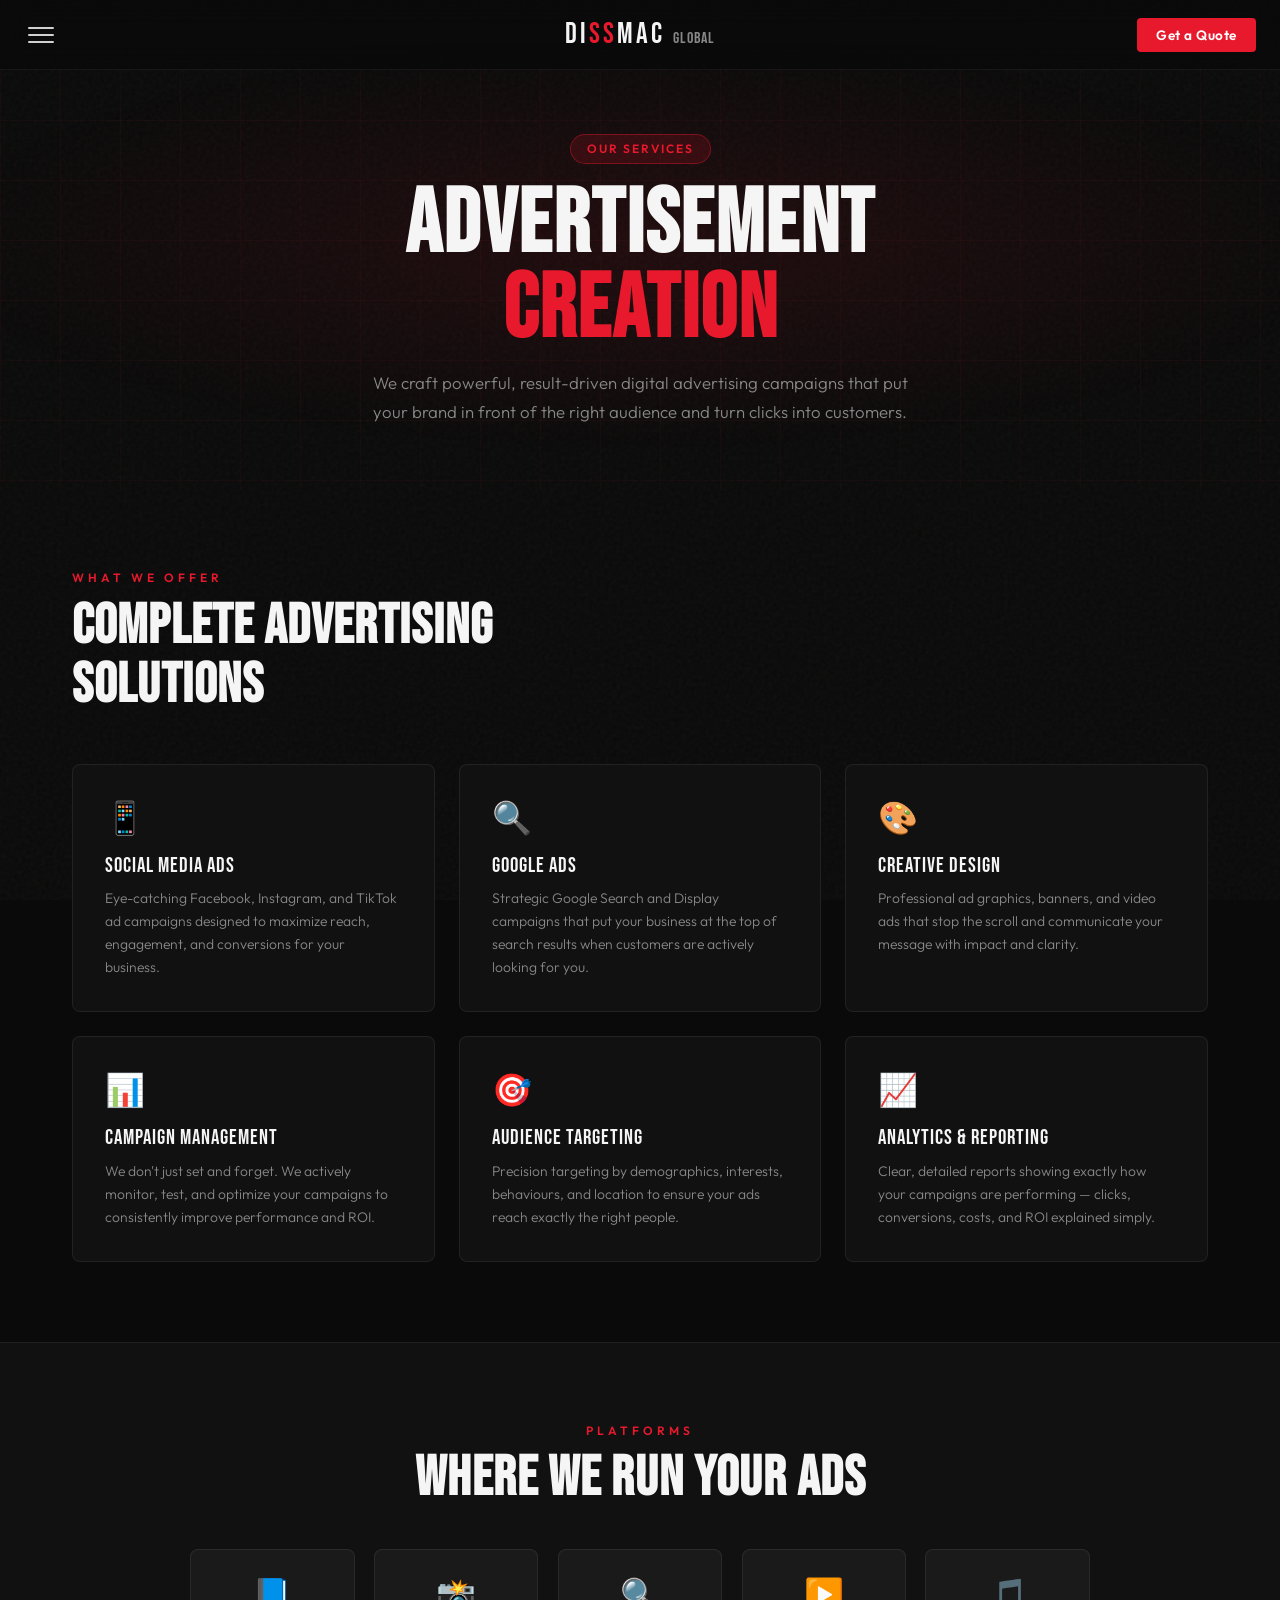
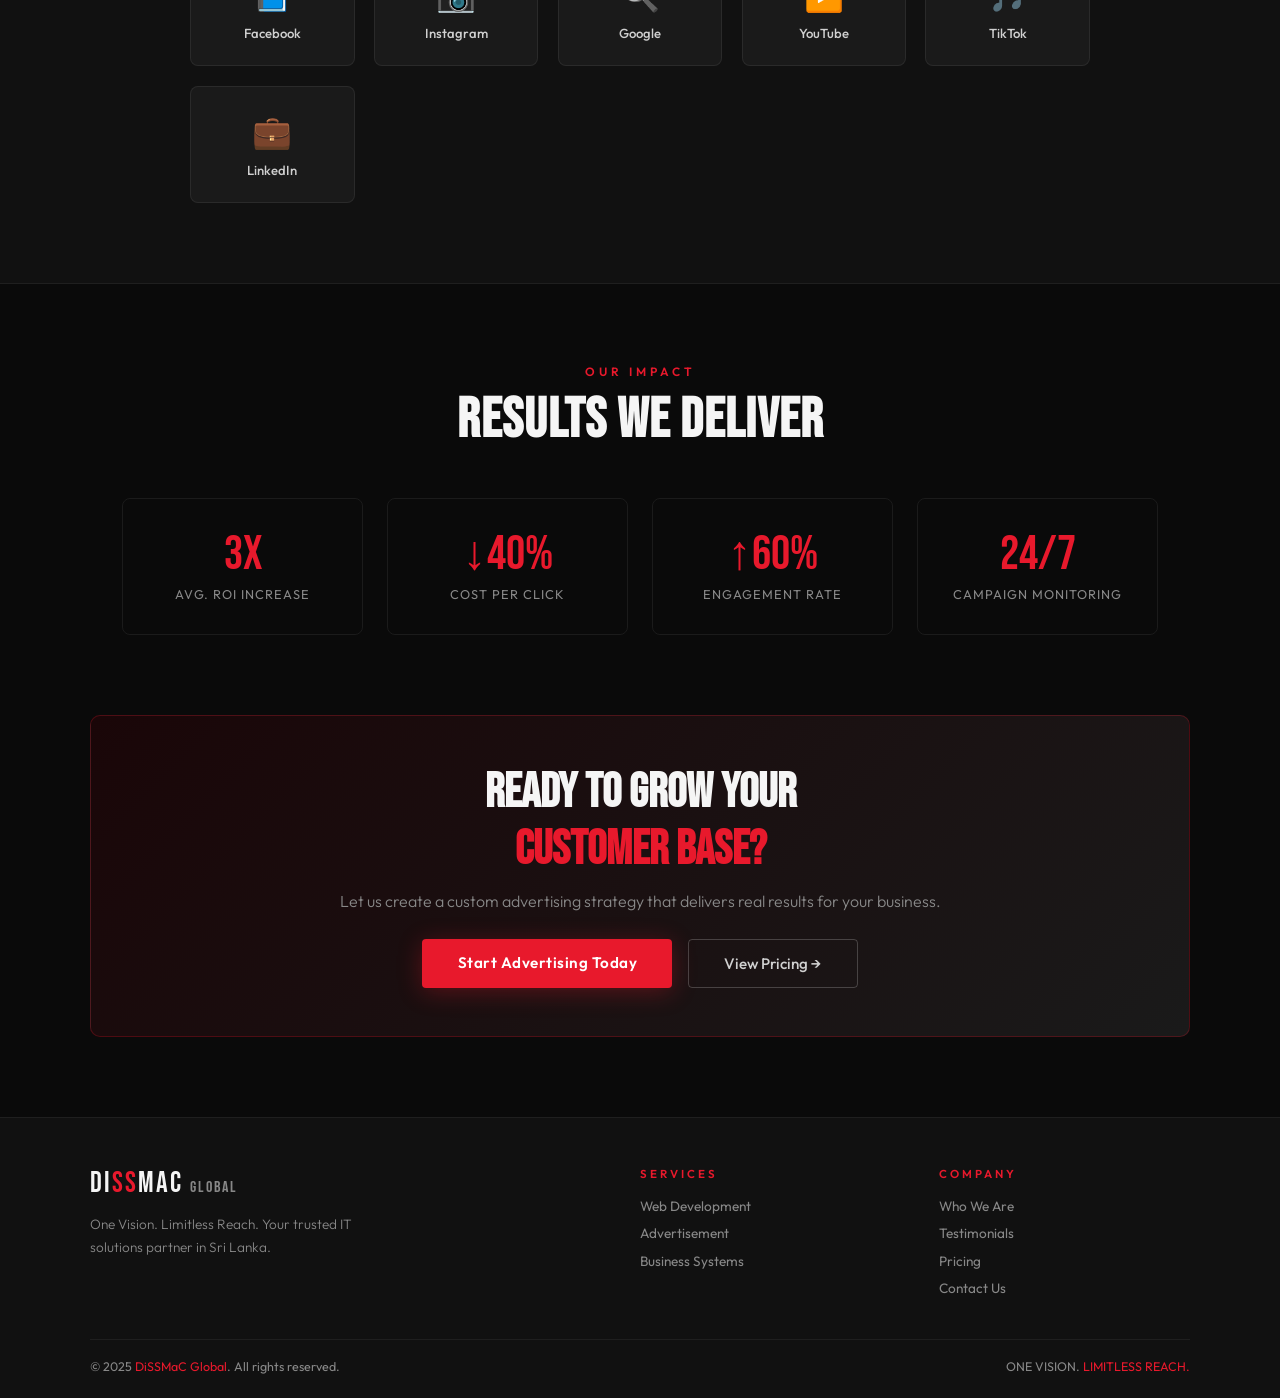
==== advertisement.html @ 24aee7b0 "Add files via upload" ====
<!DOCTYPE html>
<html lang="en">
<head>
<meta charset="UTF-8"/><meta name="viewport" content="width=device-width,initial-scale=1.0"/>
<title>Advertisement Creation — DiSSMaC Global</title>
<link rel="stylesheet" href="shared.css"/>
<style>
.main-content{position:relative;z-index:1}
.ad-section{padding:5rem 2rem;max-width:1200px;margin:0 auto}
.features-grid{display:grid;grid-template-columns:repeat(auto-fit,minmax(280px,1fr));gap:1.5rem;margin-top:3rem}
.feature-card{background:var(--dark2);border:1px solid rgba(255,255,255,.07);border-radius:8px;padding:2rem;transition:transform .3s,border-color .3s,box-shadow .3s;position:relative;overflow:hidden}
.feature-card::before{content:'';position:absolute;top:0;left:0;right:0;height:2px;background:linear-gradient(90deg,var(--red),transparent);transform:scaleX(0);transform-origin:left;transition:transform .3s}
.feature-card:hover{transform:translateY(-6px);border-color:rgba(232,25,44,.3);box-shadow:0 12px 40px rgba(0,0,0,.4)}
.feature-card:hover::before{transform:scaleX(1)}
.feature-icon{font-size:2rem;margin-bottom:1rem}
.feature-title{font-family:var(--font-head);font-size:1.3rem;letter-spacing:1px;color:var(--white);margin-bottom:.6rem}
.feature-text{font-size:.87rem;color:var(--grey);line-height:1.65;font-weight:300}
.platforms-section{background:var(--dark2);border-top:1px solid rgba(255,255,255,.06);border-bottom:1px solid rgba(255,255,255,.06);padding:5rem 2rem;text-align:center}
.platforms-inner{max-width:900px;margin:0 auto}
.platform-grid{display:grid;grid-template-columns:repeat(auto-fit,minmax(140px,1fr));gap:1.2rem;margin-top:2.5rem}
.platform-card{background:var(--dark3);border:1px solid rgba(255,255,255,.07);border-radius:8px;padding:1.5rem 1rem;text-align:center;transition:border-color .3s,transform .3s}
.platform-card:hover{border-color:rgba(232,25,44,.3);transform:translateY(-4px)}
.platform-icon{font-size:2rem;margin-bottom:.7rem}
.platform-name{font-size:.82rem;color:var(--light);font-weight:500}
.results-section{padding:5rem 2rem;max-width:1100px;margin:0 auto}
.results-grid{display:grid;grid-template-columns:repeat(auto-fit,minmax(200px,1fr));gap:1.5rem;margin-top:3rem}
.result-card{text-align:center;padding:2rem;border:1px solid rgba(255,255,255,.07);border-radius:8px;transition:border-color .3s}
.result-card:hover{border-color:rgba(232,25,44,.3)}
.result-num{font-family:var(--font-head);font-size:3rem;color:var(--red);line-height:1}
.result-label{font-size:.8rem;color:var(--grey);letter-spacing:1px;text-transform:uppercase;margin-top:.4rem}
.cta-strip{margin:0 2rem 5rem;max-width:1100px;margin-left:auto;margin-right:auto;background:linear-gradient(135deg,#1a0608,#1a1a1a);border:1px solid rgba(232,25,44,.25);border-radius:10px;padding:3rem 2rem;text-align:center}
.cta-strip h2{font-family:var(--font-head);font-size:clamp(1.8rem,4vw,3rem);color:var(--white);margin-bottom:.8rem}
.cta-strip p{color:var(--grey);margin-bottom:1.8rem;font-weight:300}
.btn-row{display:flex;gap:1rem;justify-content:center;flex-wrap:wrap}
</style>
</head>
<body>
<div id="sidebar-overlay" onclick="closeSidebar()"></div>
<nav id="sidebar">
  <div class="sidebar-header"><div class="sidebar-logo">Di<span>SS</span>MaC</div><button id="close-btn" onclick="closeSidebar()">✕</button></div>
  <ul class="nav-list">
    <li><a href="index.html" class="nav-link"><span>🏠 Home</span></a></li>
    <li><a href="who-we-are.html" class="nav-link"><span>👥 Who We Are</span></a></li>
    <div class="nav-divider"></div>
    <li>
      <div class="nav-link active-parent" onclick="toggleServices(this)"><span>⚙️ Services</span><span class="arrow">›</span></div>
      <ul class="sub-menu open" id="services-sub">
        <li><a href="web-development.html">🌐 Website Design & Development</a></li>
        <li><a href="advertisement.html" style="color:var(--red)">📢 Advertisement Creation</a></li>
        <li><a href="business-systems.html">🖥️ Business System Creation</a></li>
      </ul>
    </li>
    <div class="nav-divider"></div>
    <li><a href="testimonials.html" class="nav-link"><span>⭐ Testimonials</span></a></li>
    <li><a href="pricing.html" class="nav-link"><span>💰 Pricing</span></a></li>
    <li><a href="contact.html" class="nav-link"><span>📩 Contact Us</span></a></li>
  </ul>
  <div class="sidebar-foot"><p>One Vision. Limitless Reach.</p></div>
</nav>
<header id="topbar">
  <button id="hamburger" onclick="toggleSidebar()"><span></span><span></span><span></span></button>
  <a href="index.html" class="topbar-logo">Di<span class="r">SS</span>MaC <span class="g">GLOBAL</span></a>
  <a href="contact.html" class="topbar-cta">Get a Quote</a>
</header>

<div class="main-content">
  <section class="page-hero">
    <div class="page-hero-inner">
      <div class="page-label">Our Services</div>
      <h1 class="page-title">ADVERTISEMENT<br><span class="r">CREATION</span></h1>
      <p class="page-subtitle">We craft powerful, result-driven digital advertising campaigns that put your brand in front of the right audience and turn clicks into customers.</p>
    </div>
  </section>

  <section class="ad-section">
    <p class="section-label">What We Offer</p>
    <h2 class="section-title">Complete Advertising<br>Solutions</h2>
    <div class="features-grid">
      <div class="feature-card"><div class="feature-icon">📱</div><div class="feature-title">Social Media Ads</div><p class="feature-text">Eye-catching Facebook, Instagram, and TikTok ad campaigns designed to maximize reach, engagement, and conversions for your business.</p></div>
      <div class="feature-card"><div class="feature-icon">🔍</div><div class="feature-title">Google Ads</div><p class="feature-text">Strategic Google Search and Display campaigns that put your business at the top of search results when customers are actively looking for you.</p></div>
      <div class="feature-card"><div class="feature-icon">🎨</div><div class="feature-title">Creative Design</div><p class="feature-text">Professional ad graphics, banners, and video ads that stop the scroll and communicate your message with impact and clarity.</p></div>
      <div class="feature-card"><div class="feature-icon">📊</div><div class="feature-title">Campaign Management</div><p class="feature-text">We don't just set and forget. We actively monitor, test, and optimize your campaigns to consistently improve performance and ROI.</p></div>
      <div class="feature-card"><div class="feature-icon">🎯</div><div class="feature-title">Audience Targeting</div><p class="feature-text">Precision targeting by demographics, interests, behaviours, and location to ensure your ads reach exactly the right people.</p></div>
      <div class="feature-card"><div class="feature-icon">📈</div><div class="feature-title">Analytics & Reporting</div><p class="feature-text">Clear, detailed reports showing exactly how your campaigns are performing — clicks, conversions, costs, and ROI explained simply.</p></div>
    </div>
  </section>

  <section class="platforms-section">
    <div class="platforms-inner">
      <p class="section-label">Platforms</p>
      <h2 class="section-title">Where We Run Your Ads</h2>
      <div class="platform-grid">
        <div class="platform-card"><div class="platform-icon">📘</div><div class="platform-name">Facebook</div></div>
        <div class="platform-card"><div class="platform-icon">📸</div><div class="platform-name">Instagram</div></div>
        <div class="platform-card"><div class="platform-icon">🔍</div><div class="platform-name">Google</div></div>
        <div class="platform-card"><div class="platform-icon">▶️</div><div class="platform-name">YouTube</div></div>
        <div class="platform-card"><div class="platform-icon">🎵</div><div class="platform-name">TikTok</div></div>
        <div class="platform-card"><div class="platform-icon">💼</div><div class="platform-name">LinkedIn</div></div>
      </div>
    </div>
  </section>

  <section class="results-section">
    <p class="section-label" style="text-align:center">Our Impact</p>
    <h2 class="section-title" style="text-align:center">Results We Deliver</h2>
    <div class="results-grid">
      <div class="result-card"><div class="result-num">3x</div><div class="result-label">Avg. ROI Increase</div></div>
      <div class="result-card"><div class="result-num">↓40%</div><div class="result-label">Cost Per Click</div></div>
      <div class="result-card"><div class="result-num">↑60%</div><div class="result-label">Engagement Rate</div></div>
      <div class="result-card"><div class="result-num">24/7</div><div class="result-label">Campaign Monitoring</div></div>
    </div>
  </section>

  <div class="cta-strip">
    <h2>Ready to Grow Your<br><span style="color:var(--red)">Customer Base?</span></h2>
    <p>Let us create a custom advertising strategy that delivers real results for your business.</p>
    <div class="btn-row">
      <a href="contact.html" class="btn-primary">Start Advertising Today</a>
      <a href="pricing.html" class="btn-outline">View Pricing →</a>
    </div>
  </div>
</div>

<footer>
  <div class="footer-inner">
    <div class="footer-brand"><div class="brand-name">Di<span class="r">SS</span>MaC <span class="g">Global</span></div><p>One Vision. Limitless Reach. Your trusted IT solutions partner in Sri Lanka.</p></div>
    <div class="footer-col"><h4>Services</h4><ul><li><a href="web-development.html">Web Development</a></li><li><a href="advertisement.html">Advertisement</a></li><li><a href="business-systems.html">Business Systems</a></li></ul></div>
    <div class="footer-col"><h4>Company</h4><ul><li><a href="who-we-are.html">Who We Are</a></li><li><a href="testimonials.html">Testimonials</a></li><li><a href="pricing.html">Pricing</a></li><li><a href="contact.html">Contact Us</a></li></ul></div>
  </div>
  <div class="footer-bottom"><p>© 2025 <span class="r">DiSSMaC Global</span>. All rights reserved.</p><p>ONE VISION. <span class="r">LIMITLESS REACH.</span></p></div>
</footer>
<script>
function toggleSidebar(){document.getElementById('sidebar').classList.toggle('open');document.getElementById('sidebar-overlay').classList.toggle('active');document.getElementById('hamburger').classList.toggle('open')}
function closeSidebar(){document.getElementById('sidebar').classList.remove('open');document.getElementById('sidebar-overlay').classList.remove('active');document.getElementById('hamburger').classList.remove('open')}
function toggleServices(el){document.getElementById('services-sub').classList.toggle('open');el.classList.toggle('active-parent')}
window.addEventListener('scroll',()=>document.getElementById('topbar').classList.toggle('scrolled',window.scrollY>40));
</script>
</body>
</html>
---- shared.css ----
/* ═══════════════════════════════════════
   DiSSMaC Global — Shared Stylesheet
   ═══════════════════════════════════════ */
@import url('https://fonts.googleapis.com/css2?family=Bebas+Neue&family=Outfit:wght@300;400;500;600;700&display=swap');

:root {
  --red:#e8192c; --red-dim:#a01020; --red-glow:rgba(232,25,44,.18);
  --dark:#0a0a0a; --dark2:#111111; --dark3:#1a1a1a; --dark4:#222222;
  --grey:#888888; --light:#d0d0d0; --white:#f5f5f5;
  --sidebar-w:300px; --topbar-h:70px;
  --font-head:'Bebas Neue',sans-serif; --font-body:'Outfit',sans-serif;
}
*,*::before,*::after{margin:0;padding:0;box-sizing:border-box}
html{scroll-behavior:smooth}
body{background:var(--dark);color:var(--light);font-family:var(--font-body);overflow-x:hidden;min-height:100vh}
a{text-decoration:none;color:inherit}
img{max-width:100%;display:block}

body::before{content:'';position:fixed;inset:0;background-image:url("data:image/svg+xml,%3Csvg viewBox='0 0 256 256' xmlns='http://www.w3.org/2000/svg'%3E%3Cfilter id='n'%3E%3CfeTurbulence type='fractalNoise' baseFrequency='0.9' numOctaves='4' stitchTiles='stitch'/%3E%3C/filter%3E%3Crect width='100%25' height='100%25' filter='url(%23n)' opacity='0.04'/%3E%3C/svg%3E");pointer-events:none;z-index:0}

/* SIDEBAR OVERLAY */
#sidebar-overlay{position:fixed;inset:0;background:rgba(0,0,0,.65);backdrop-filter:blur(4px);opacity:0;pointer-events:none;transition:opacity .35s;z-index:900}
#sidebar-overlay.active{opacity:1;pointer-events:all}

/* SIDEBAR */
#sidebar{position:fixed;top:0;left:0;width:var(--sidebar-w);height:100vh;background:var(--dark2);border-right:1px solid rgba(232,25,44,.2);z-index:1000;transform:translateX(-100%);transition:transform .4s cubic-bezier(.77,0,.18,1);display:flex;flex-direction:column;overflow-y:auto}
#sidebar.open{transform:translateX(0)}
.sidebar-header{padding:1.4rem 1.5rem;border-bottom:1px solid rgba(255,255,255,.07);display:flex;align-items:center;justify-content:space-between;flex-shrink:0}
.sidebar-logo{font-family:var(--font-head);font-size:1.6rem;letter-spacing:2px;color:var(--white)}
.sidebar-logo span{color:var(--red)}
#close-btn{background:none;border:none;cursor:pointer;color:var(--grey);font-size:1.4rem;transition:color .2s;line-height:1}
#close-btn:hover{color:var(--red)}
.nav-list{list-style:none;padding:1rem 0;flex:1}
.nav-link{display:flex;align-items:center;justify-content:space-between;padding:.85rem 1.5rem;font-size:.95rem;font-weight:500;letter-spacing:.5px;color:var(--light);transition:background .2s,color .2s,padding-left .2s;cursor:pointer;user-select:none}
.nav-link:hover,.nav-link.active{background:rgba(232,25,44,.08);color:var(--red);padding-left:2rem}
.nav-link .arrow{font-size:.7rem;transition:transform .3s;color:var(--grey)}
.nav-link.active-parent .arrow{transform:rotate(90deg);color:var(--red)}
.sub-menu{list-style:none;max-height:0;overflow:hidden;transition:max-height .35s;background:rgba(0,0,0,.25)}
.sub-menu.open{max-height:220px}
.sub-menu li a{display:block;padding:.65rem 1.5rem .65rem 2.5rem;font-size:.875rem;color:var(--grey);transition:color .2s,padding-left .2s;position:relative}
.sub-menu li a::before{content:'›';position:absolute;left:1.5rem;color:var(--red-dim)}
.sub-menu li a:hover{color:var(--red);padding-left:3rem}
.nav-divider{height:1px;background:rgba(255,255,255,.06);margin:.5rem 1.5rem}
.sidebar-foot{padding:1.2rem 1.5rem;border-top:1px solid rgba(255,255,255,.07);flex-shrink:0}
.sidebar-foot p{font-size:.72rem;color:var(--grey);letter-spacing:1px;text-transform:uppercase;margin-bottom:.4rem}

/* TOPBAR */
#topbar{position:fixed;top:0;left:0;right:0;height:var(--topbar-h);background:rgba(10,10,10,.92);backdrop-filter:blur(14px);border-bottom:1px solid rgba(255,255,255,.06);display:flex;align-items:center;justify-content:space-between;padding:0 1.5rem;z-index:800;transition:box-shadow .3s}
#topbar.scrolled{box-shadow:0 4px 30px rgba(0,0,0,.6)}
#hamburger{background:none;border:none;cursor:pointer;display:flex;flex-direction:column;gap:5px;padding:4px}
#hamburger span{display:block;width:26px;height:2px;background:var(--light);border-radius:2px;transition:transform .3s,opacity .3s,background .3s}
#hamburger:hover span{background:var(--red)}
#hamburger.open span:nth-child(1){transform:translateY(7px) rotate(45deg)}
#hamburger.open span:nth-child(2){opacity:0}
#hamburger.open span:nth-child(3){transform:translateY(-7px) rotate(-45deg)}
.topbar-logo{position:absolute;left:50%;transform:translateX(-50%);font-family:var(--font-head);font-size:1.8rem;letter-spacing:3px;color:var(--white);white-space:nowrap}
.topbar-logo .r{color:var(--red)}
.topbar-logo .g{color:var(--grey);font-size:1rem;letter-spacing:1px}
.topbar-cta{background:var(--red);color:#fff;padding:.5rem 1.2rem;border-radius:4px;font-size:.85rem;font-weight:600;letter-spacing:.5px;transition:background .2s,transform .2s;white-space:nowrap}
.topbar-cta:hover{background:#c0101f;transform:scale(1.04)}

/* PAGE HERO */
.page-hero{padding:calc(var(--topbar-h) + 4rem) 2rem 4rem;text-align:center;position:relative;overflow:hidden}
.page-hero::before{content:'';position:absolute;inset:0;background-image:linear-gradient(rgba(232,25,44,.05) 1px,transparent 1px),linear-gradient(90deg,rgba(232,25,44,.05) 1px,transparent 1px);background-size:60px 60px;animation:gridMove 20s linear infinite}
.page-hero::after{content:'';position:absolute;inset:0;background:radial-gradient(ellipse 80% 60% at 50% 50%,rgba(232,25,44,.1) 0%,transparent 70%);pointer-events:none}
@keyframes gridMove{0%{background-position:0 0}100%{background-position:60px 60px}}
.page-hero-inner{position:relative;z-index:2}
.page-label{display:inline-block;background:rgba(232,25,44,.15);border:1px solid rgba(232,25,44,.4);color:var(--red);font-size:.75rem;font-weight:600;letter-spacing:2px;text-transform:uppercase;padding:.4rem 1rem;border-radius:20px;margin-bottom:1.2rem;animation:fadeUp .7s .1s both}
.page-title{font-family:var(--font-head);font-size:clamp(3rem,7vw,6rem);letter-spacing:2px;color:var(--white);line-height:.95;animation:fadeUp .7s .2s both}
.page-title .r{color:var(--red)}
.page-subtitle{margin-top:1rem;font-size:1.05rem;color:var(--grey);font-weight:300;max-width:560px;margin-left:auto;margin-right:auto;line-height:1.7;animation:fadeUp .7s .35s both}

/* SECTION HELPERS */
.section-label{font-size:.75rem;letter-spacing:4px;text-transform:uppercase;color:var(--red);font-weight:600;margin-bottom:.8rem}
.section-title{font-family:var(--font-head);font-size:clamp(2rem,5vw,3.5rem);color:var(--white);letter-spacing:1px;line-height:1.05}
.section-desc{color:var(--grey);line-height:1.7;font-weight:300;margin-top:.6rem}

/* BUTTONS */
.btn-primary{display:inline-block;background:var(--red);color:#fff;padding:.85rem 2.2rem;border-radius:4px;font-weight:600;font-size:.95rem;letter-spacing:.5px;border:none;cursor:pointer;font-family:var(--font-body);transition:background .2s,transform .2s,box-shadow .2s;box-shadow:0 4px 24px rgba(232,25,44,.3)}
.btn-primary:hover{background:#c0101f;transform:translateY(-3px);box-shadow:0 8px 32px rgba(232,25,44,.45)}
.btn-outline{display:inline-block;border:1px solid rgba(255,255,255,.2);color:var(--light);padding:.85rem 2.2rem;border-radius:4px;font-weight:500;font-size:.95rem;background:none;cursor:pointer;font-family:var(--font-body);transition:border-color .2s,color .2s,transform .2s}
.btn-outline:hover{border-color:var(--red);color:var(--red);transform:translateY(-3px)}

/* FOOTER */
footer{background:var(--dark2);border-top:1px solid rgba(255,255,255,.06);padding:3rem 2rem 1.5rem;position:relative;z-index:1}
.footer-inner{max-width:1100px;margin:0 auto;display:grid;grid-template-columns:2fr 1fr 1fr;gap:3rem}
.footer-brand .brand-name{font-family:var(--font-head);font-size:1.8rem;letter-spacing:2px;color:var(--white)}
.footer-brand .brand-name .r{color:var(--red)}
.footer-brand .brand-name .g{color:var(--grey);font-size:1rem}
.footer-brand p{margin-top:.8rem;font-size:.85rem;color:var(--grey);line-height:1.65;font-weight:300;max-width:300px}
.footer-col h4{font-size:.72rem;letter-spacing:3px;text-transform:uppercase;color:var(--red);margin-bottom:1rem;font-weight:600}
.footer-col ul{list-style:none}
.footer-col ul li{margin-bottom:.6rem}
.footer-col ul li a{font-size:.85rem;color:var(--grey);transition:color .2s,padding-left .2s;display:block}
.footer-col ul li a:hover{color:var(--red);padding-left:6px}
.footer-bottom{max-width:1100px;margin:2rem auto 0;border-top:1px solid rgba(255,255,255,.06);padding-top:1.2rem;display:flex;justify-content:space-between;flex-wrap:wrap;gap:.8rem;font-size:.78rem;color:var(--grey)}
.footer-bottom .r{color:var(--red)}

/* ANIMATIONS */
@keyframes fadeUp{from{opacity:0;transform:translateY(24px)}to{opacity:1;transform:translateY(0)}}
@keyframes fadeIn{from{opacity:0}to{opacity:1}}

/* RESPONSIVE */
@media(max-width:768px){
  .footer-inner{grid-template-columns:1fr 1fr}
  .footer-brand{grid-column:1/-1}
  .topbar-logo{font-size:1.4rem}
}
@media(max-width:480px){
  .footer-inner{grid-template-columns:1fr}
  #topbar{padding:0 1rem}
  .topbar-cta{padding:.45rem .9rem;font-size:.78rem}
  .topbar-logo{font-size:1.2rem;letter-spacing:1px}
}
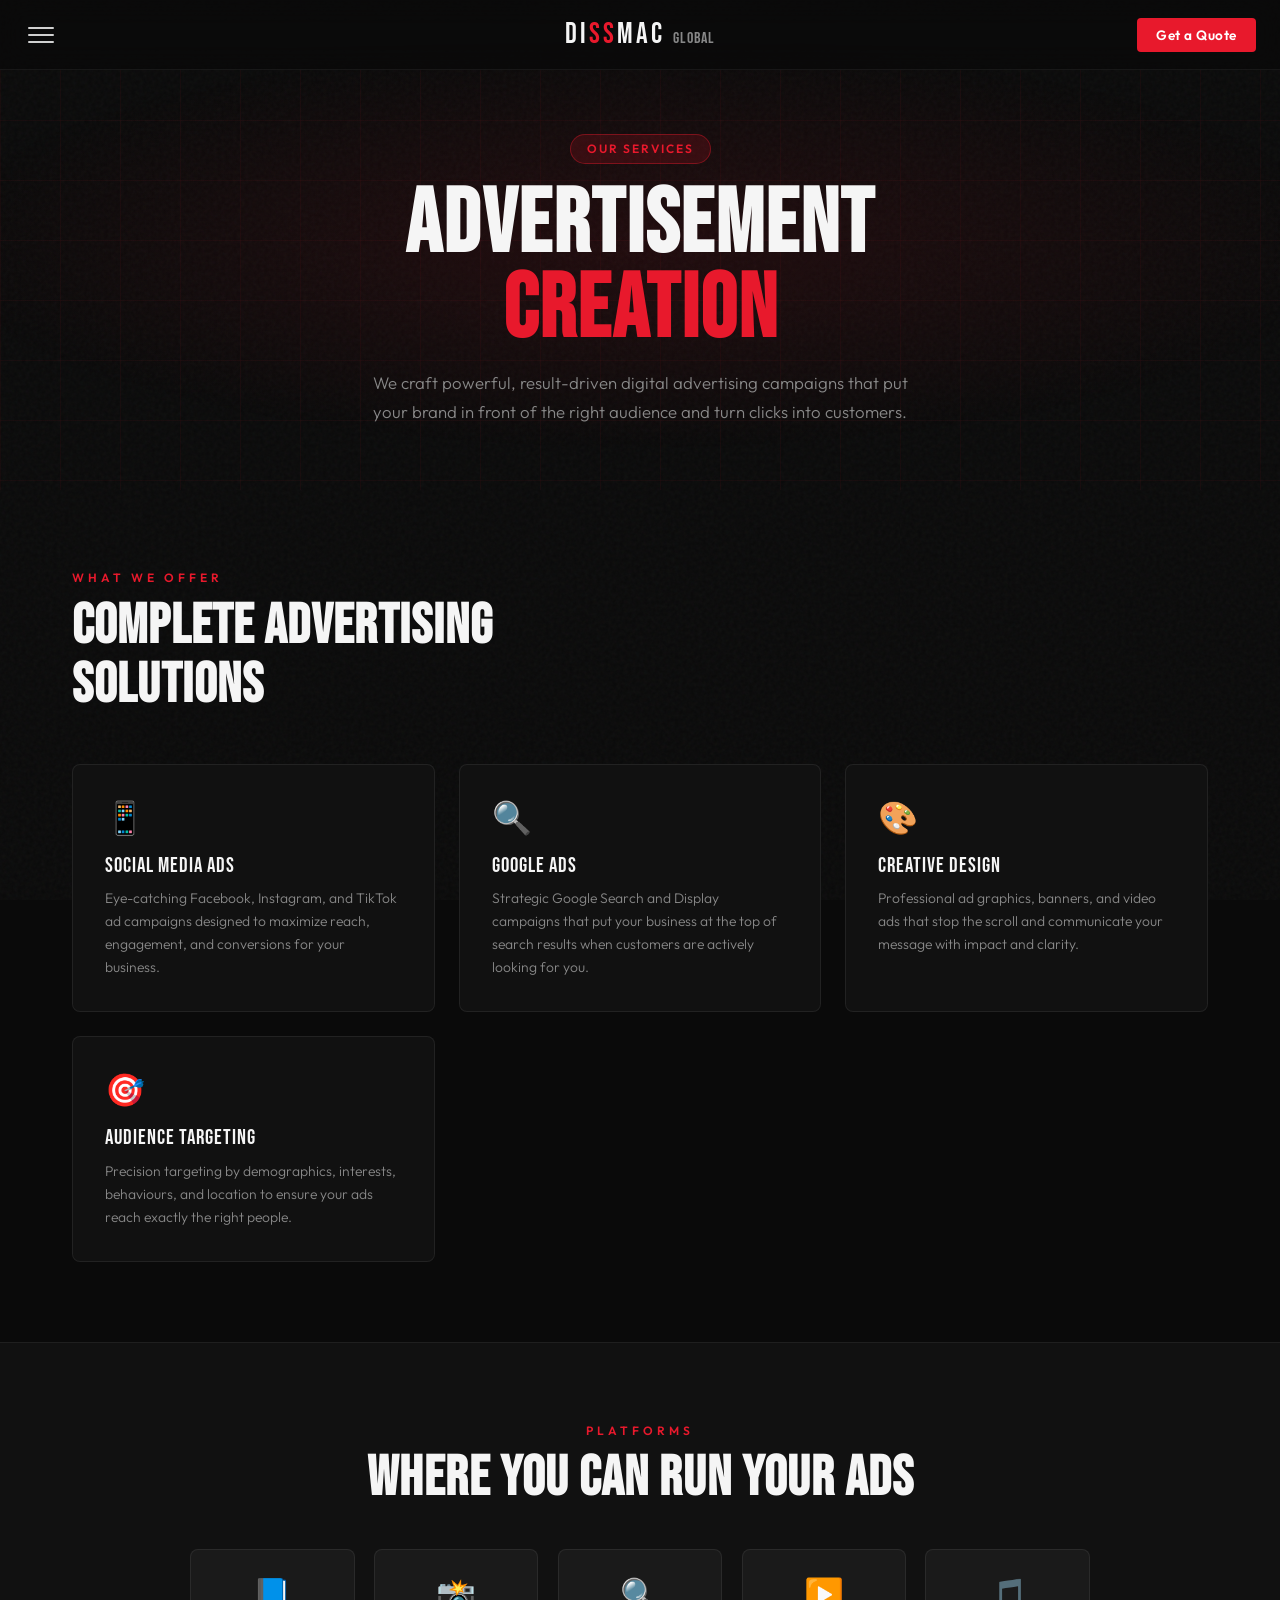
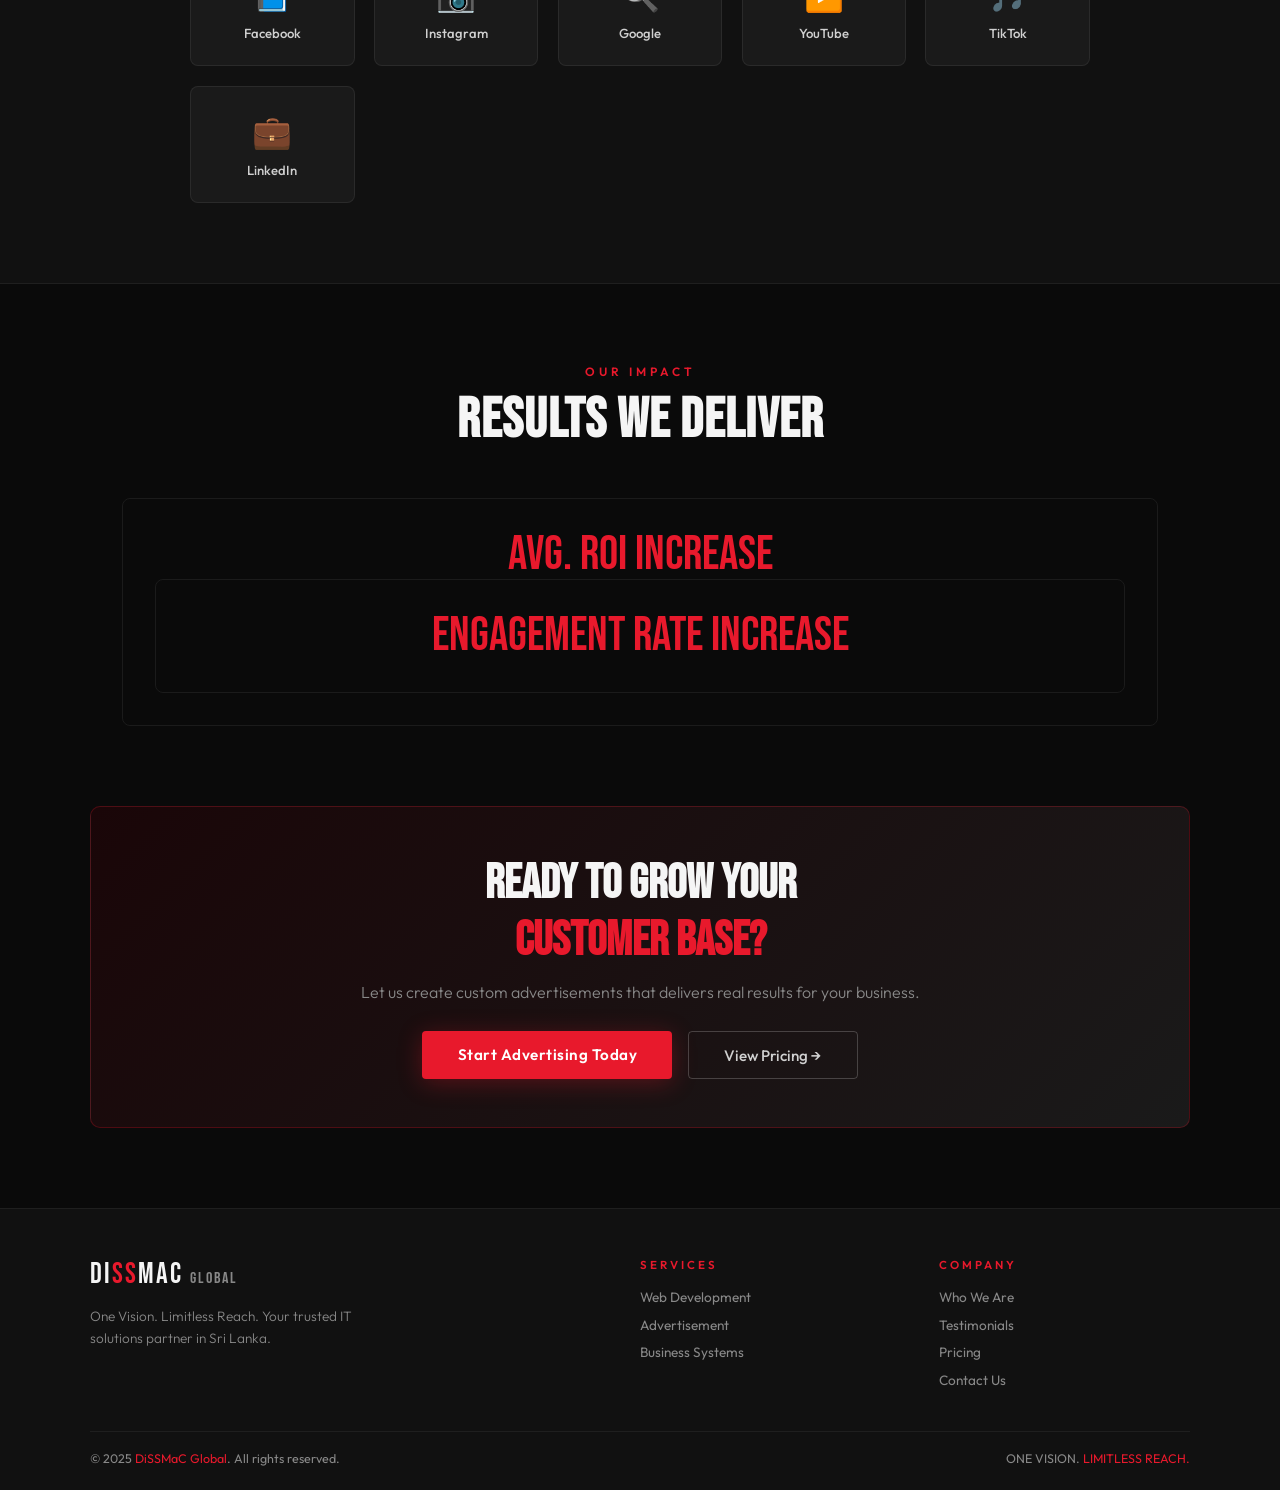
==== commit 2c878acd: "Update advertisement.html" ====
--- a/advertisement.html
+++ b/advertisement.html
@@ -79,16 +79,14 @@
       <div class="feature-card"><div class="feature-icon">📱</div><div class="feature-title">Social Media Ads</div><p class="feature-text">Eye-catching Facebook, Instagram, and TikTok ad campaigns designed to maximize reach, engagement, and conversions for your business.</p></div>
       <div class="feature-card"><div class="feature-icon">🔍</div><div class="feature-title">Google Ads</div><p class="feature-text">Strategic Google Search and Display campaigns that put your business at the top of search results when customers are actively looking for you.</p></div>
       <div class="feature-card"><div class="feature-icon">🎨</div><div class="feature-title">Creative Design</div><p class="feature-text">Professional ad graphics, banners, and video ads that stop the scroll and communicate your message with impact and clarity.</p></div>
-      <div class="feature-card"><div class="feature-icon">📊</div><div class="feature-title">Campaign Management</div><p class="feature-text">We don't just set and forget. We actively monitor, test, and optimize your campaigns to consistently improve performance and ROI.</p></div>
       <div class="feature-card"><div class="feature-icon">🎯</div><div class="feature-title">Audience Targeting</div><p class="feature-text">Precision targeting by demographics, interests, behaviours, and location to ensure your ads reach exactly the right people.</p></div>
-      <div class="feature-card"><div class="feature-icon">📈</div><div class="feature-title">Analytics & Reporting</div><p class="feature-text">Clear, detailed reports showing exactly how your campaigns are performing — clicks, conversions, costs, and ROI explained simply.</p></div>
     </div>
   </section>
 
   <section class="platforms-section">
     <div class="platforms-inner">
       <p class="section-label">Platforms</p>
-      <h2 class="section-title">Where We Run Your Ads</h2>
+      <h2 class="section-title">Where You Can Run Your Ads</h2>
       <div class="platform-grid">
         <div class="platform-card"><div class="platform-icon">📘</div><div class="platform-name">Facebook</div></div>
         <div class="platform-card"><div class="platform-icon">📸</div><div class="platform-name">Instagram</div></div>
@@ -104,16 +102,14 @@
     <p class="section-label" style="text-align:center">Our Impact</p>
     <h2 class="section-title" style="text-align:center">Results We Deliver</h2>
     <div class="results-grid">
-      <div class="result-card"><div class="result-num">3x</div><div class="result-label">Avg. ROI Increase</div></div>
-      <div class="result-card"><div class="result-num">↓40%</div><div class="result-label">Cost Per Click</div></div>
-      <div class="result-card"><div class="result-num">↑60%</div><div class="result-label">Engagement Rate</div></div>
-      <div class="result-card"><div class="result-num">24/7</div><div class="result-label">Campaign Monitoring</div></div>
+      <div class="result-card"><div class="result-num">AVG. ROI INCREASE</div>
+      <div class="result-card"><div class="result-num">ENGAGEMENT RATE INCREASE</div>
     </div>
   </section>
 
   <div class="cta-strip">
     <h2>Ready to Grow Your<br><span style="color:var(--red)">Customer Base?</span></h2>
-    <p>Let us create a custom advertising strategy that delivers real results for your business.</p>
+    <p>Let us create custom advertisements that delivers real results for your business.</p>
     <div class="btn-row">
       <a href="contact.html" class="btn-primary">Start Advertising Today</a>
       <a href="pricing.html" class="btn-outline">View Pricing →</a>
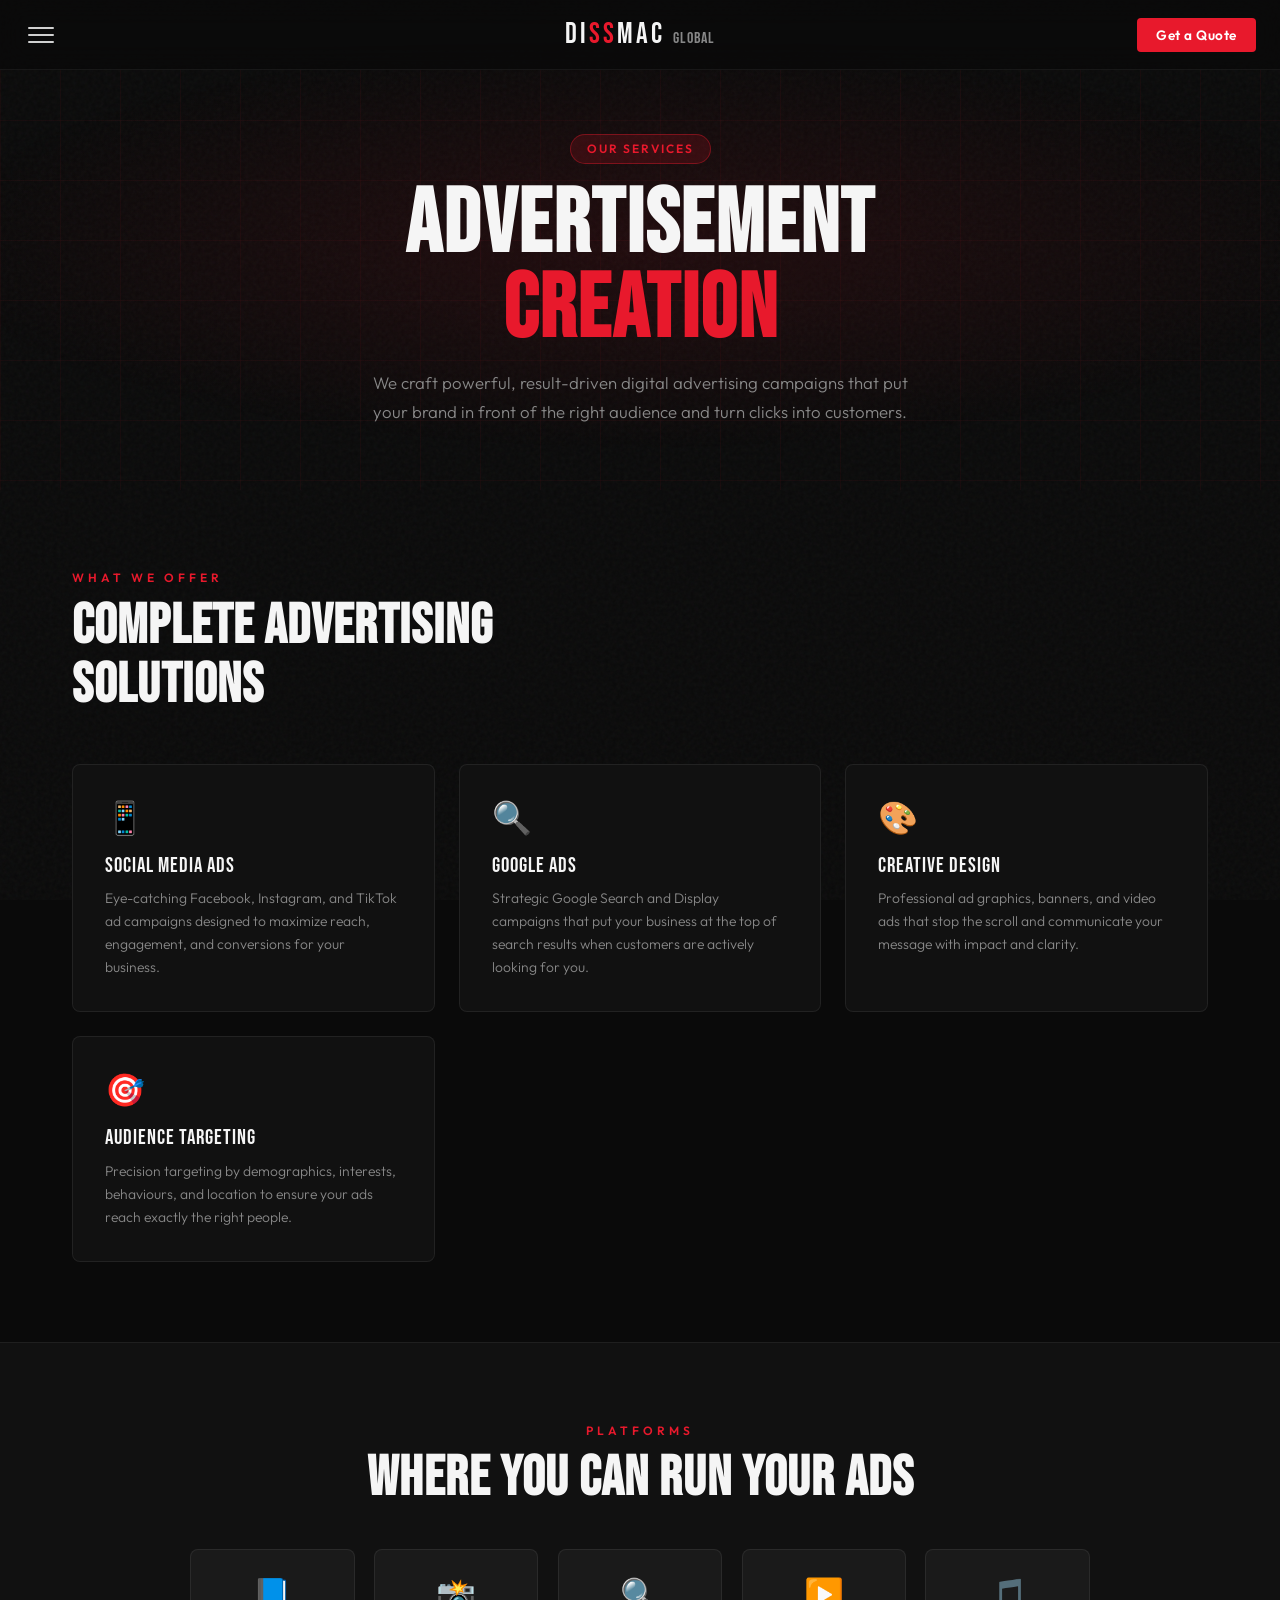
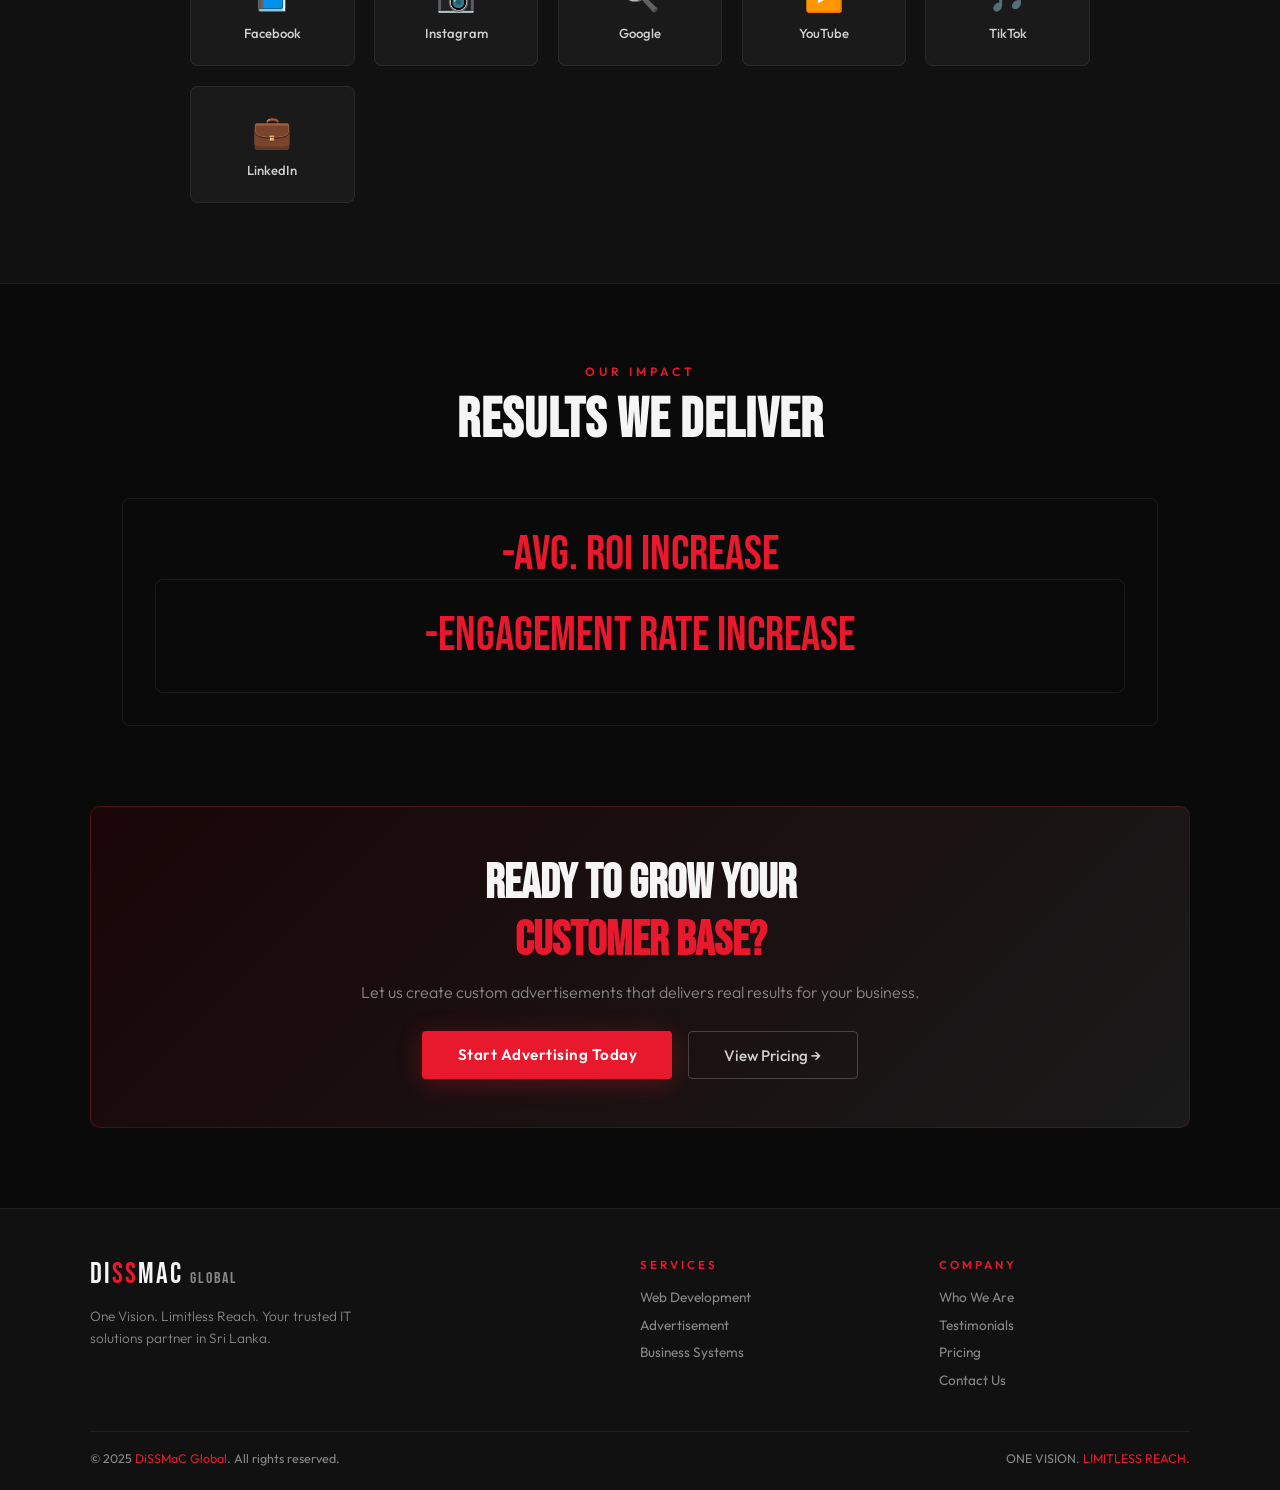
==== commit 48e8ad9c: "Update advertisement.html" ====
--- a/advertisement.html
+++ b/advertisement.html
@@ -102,8 +102,8 @@
     <p class="section-label" style="text-align:center">Our Impact</p>
     <h2 class="section-title" style="text-align:center">Results We Deliver</h2>
     <div class="results-grid">
-      <div class="result-card"><div class="result-num">AVG. ROI INCREASE</div>
-      <div class="result-card"><div class="result-num">ENGAGEMENT RATE INCREASE</div>
+      <div class="result-card"><div class="result-num">-AVG. ROI INCREASE</div>
+      <div class="result-card"><div class="result-num">-ENGAGEMENT RATE INCREASE</div>
     </div>
   </section>
 
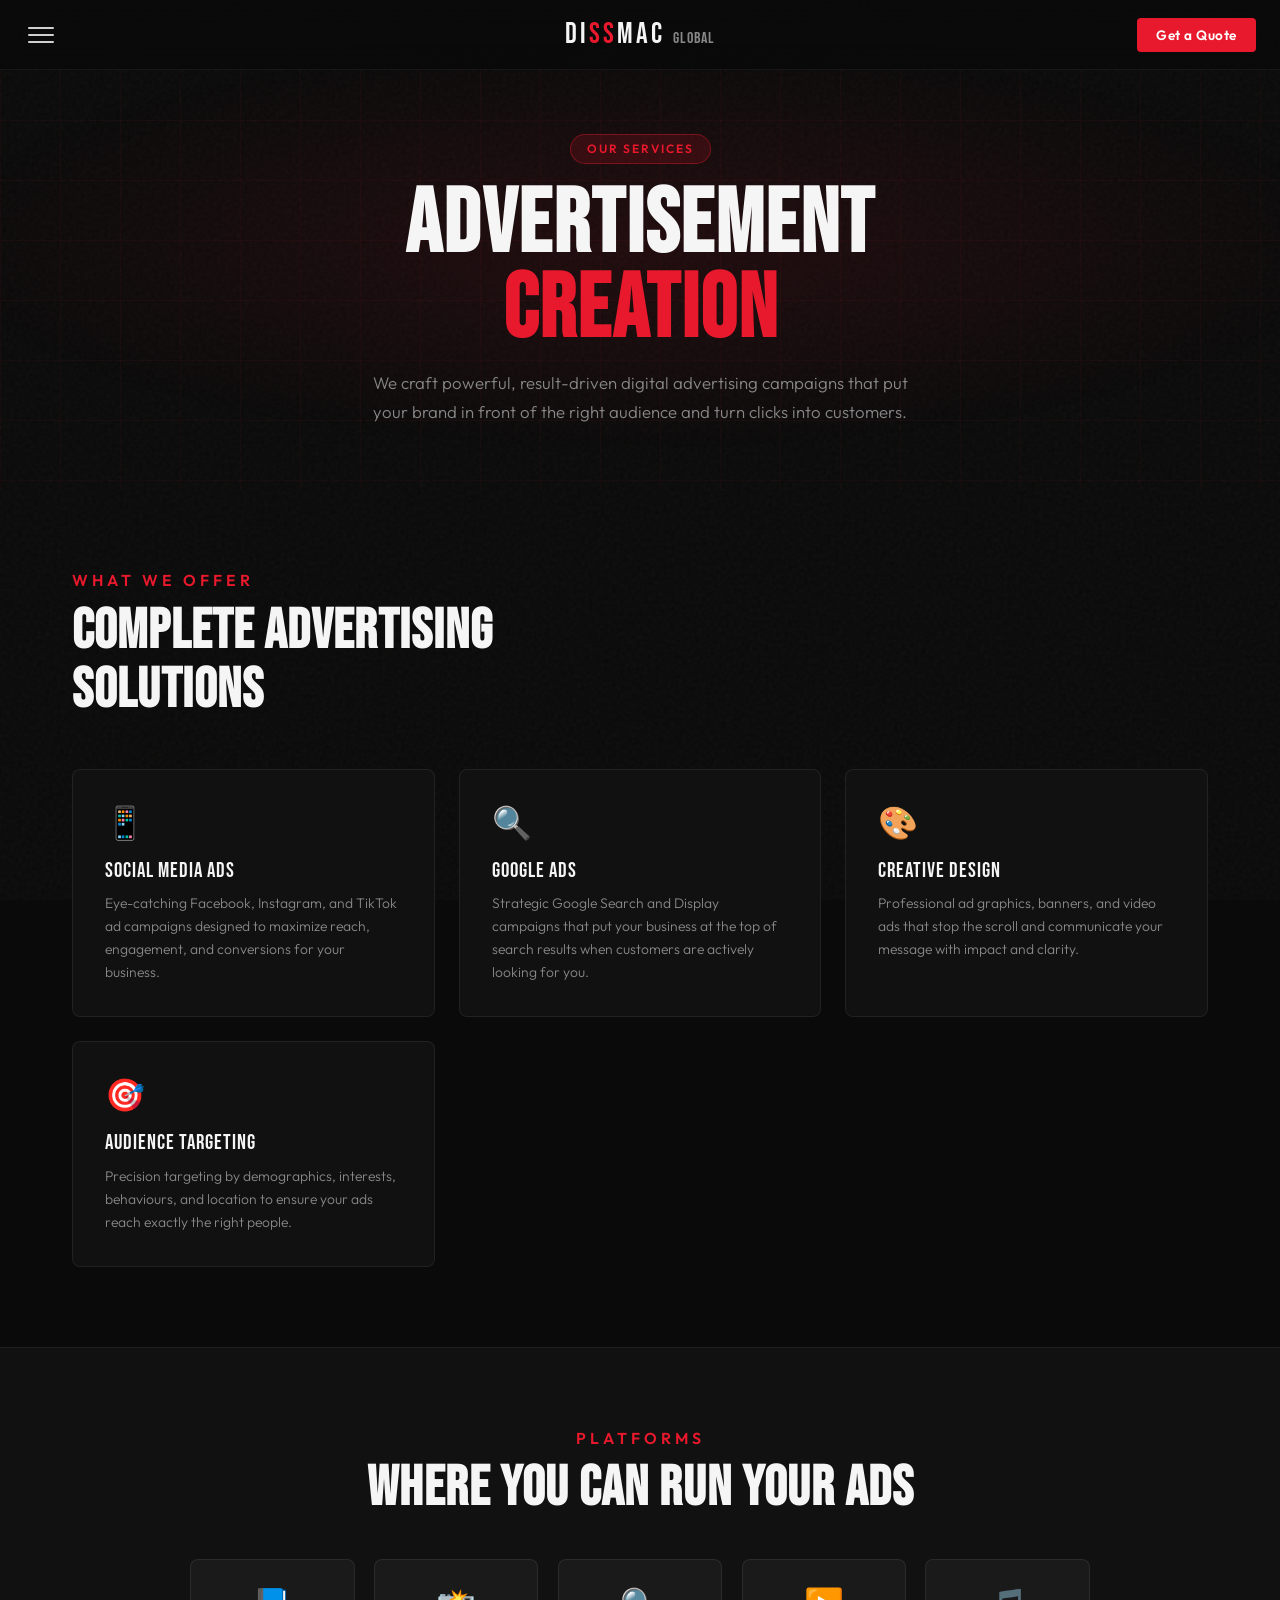
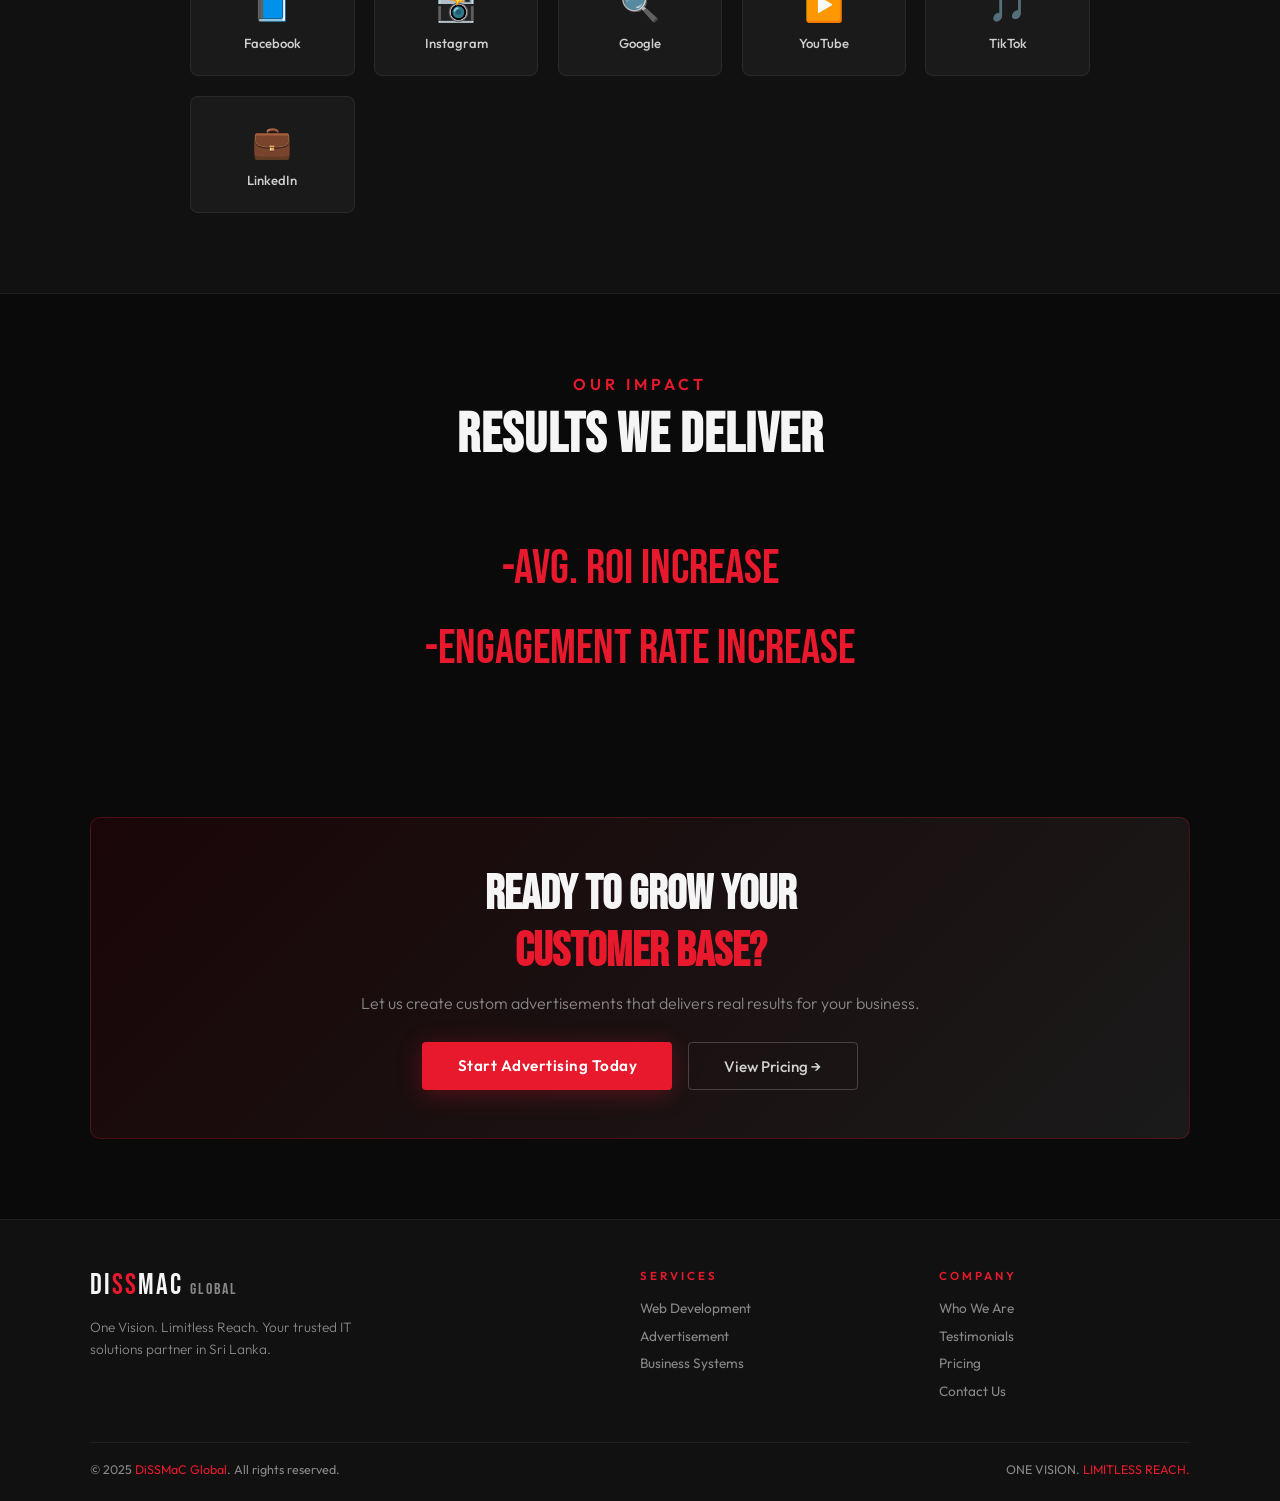
==== commit 1f804b94: "Update advertisement.html" ====
--- a/advertisement.html
+++ b/advertisement.html
@@ -24,8 +24,7 @@
 .platform-name{font-size:.82rem;color:var(--light);font-weight:500}
 .results-section{padding:5rem 2rem;max-width:1100px;margin:0 auto}
 .results-grid{display:grid;grid-template-columns:repeat(auto-fit,minmax(200px,1fr));gap:1.5rem;margin-top:3rem}
-.result-card{text-align:center;padding:2rem;border:1px solid rgba(255,255,255,.07);border-radius:8px;transition:border-color .3s}
-.result-card:hover{border-color:rgba(232,25,44,.3)}
+.result-card{text-align:center;padding:2rem;}
 .result-num{font-family:var(--font-head);font-size:3rem;color:var(--red);line-height:1}
 .result-label{font-size:.8rem;color:var(--grey);letter-spacing:1px;text-transform:uppercase;margin-top:.4rem}
 .cta-strip{margin:0 2rem 5rem;max-width:1100px;margin-left:auto;margin-right:auto;background:linear-gradient(135deg,#1a0608,#1a1a1a);border:1px solid rgba(232,25,44,.25);border-radius:10px;padding:3rem 2rem;text-align:center}
--- a/shared.css
+++ b/shared.css
@@ -71,7 +71,7 @@
 .page-subtitle{margin-top:1rem;font-size:1.05rem;color:var(--grey);font-weight:300;max-width:560px;margin-left:auto;margin-right:auto;line-height:1.7;animation:fadeUp .7s .35s both}
 
 /* SECTION HELPERS */
-.section-label{font-size:.75rem;letter-spacing:4px;text-transform:uppercase;color:var(--red);font-weight:600;margin-bottom:.8rem}
+.section-label{font-size:.99rem;letter-spacing:4px;text-transform:uppercase;color:var(--red);font-weight:600;margin-bottom:.8rem}
 .section-title{font-family:var(--font-head);font-size:clamp(2rem,5vw,3.5rem);color:var(--white);letter-spacing:1px;line-height:1.05}
 .section-desc{color:var(--grey);line-height:1.7;font-weight:300;margin-top:.6rem}
 
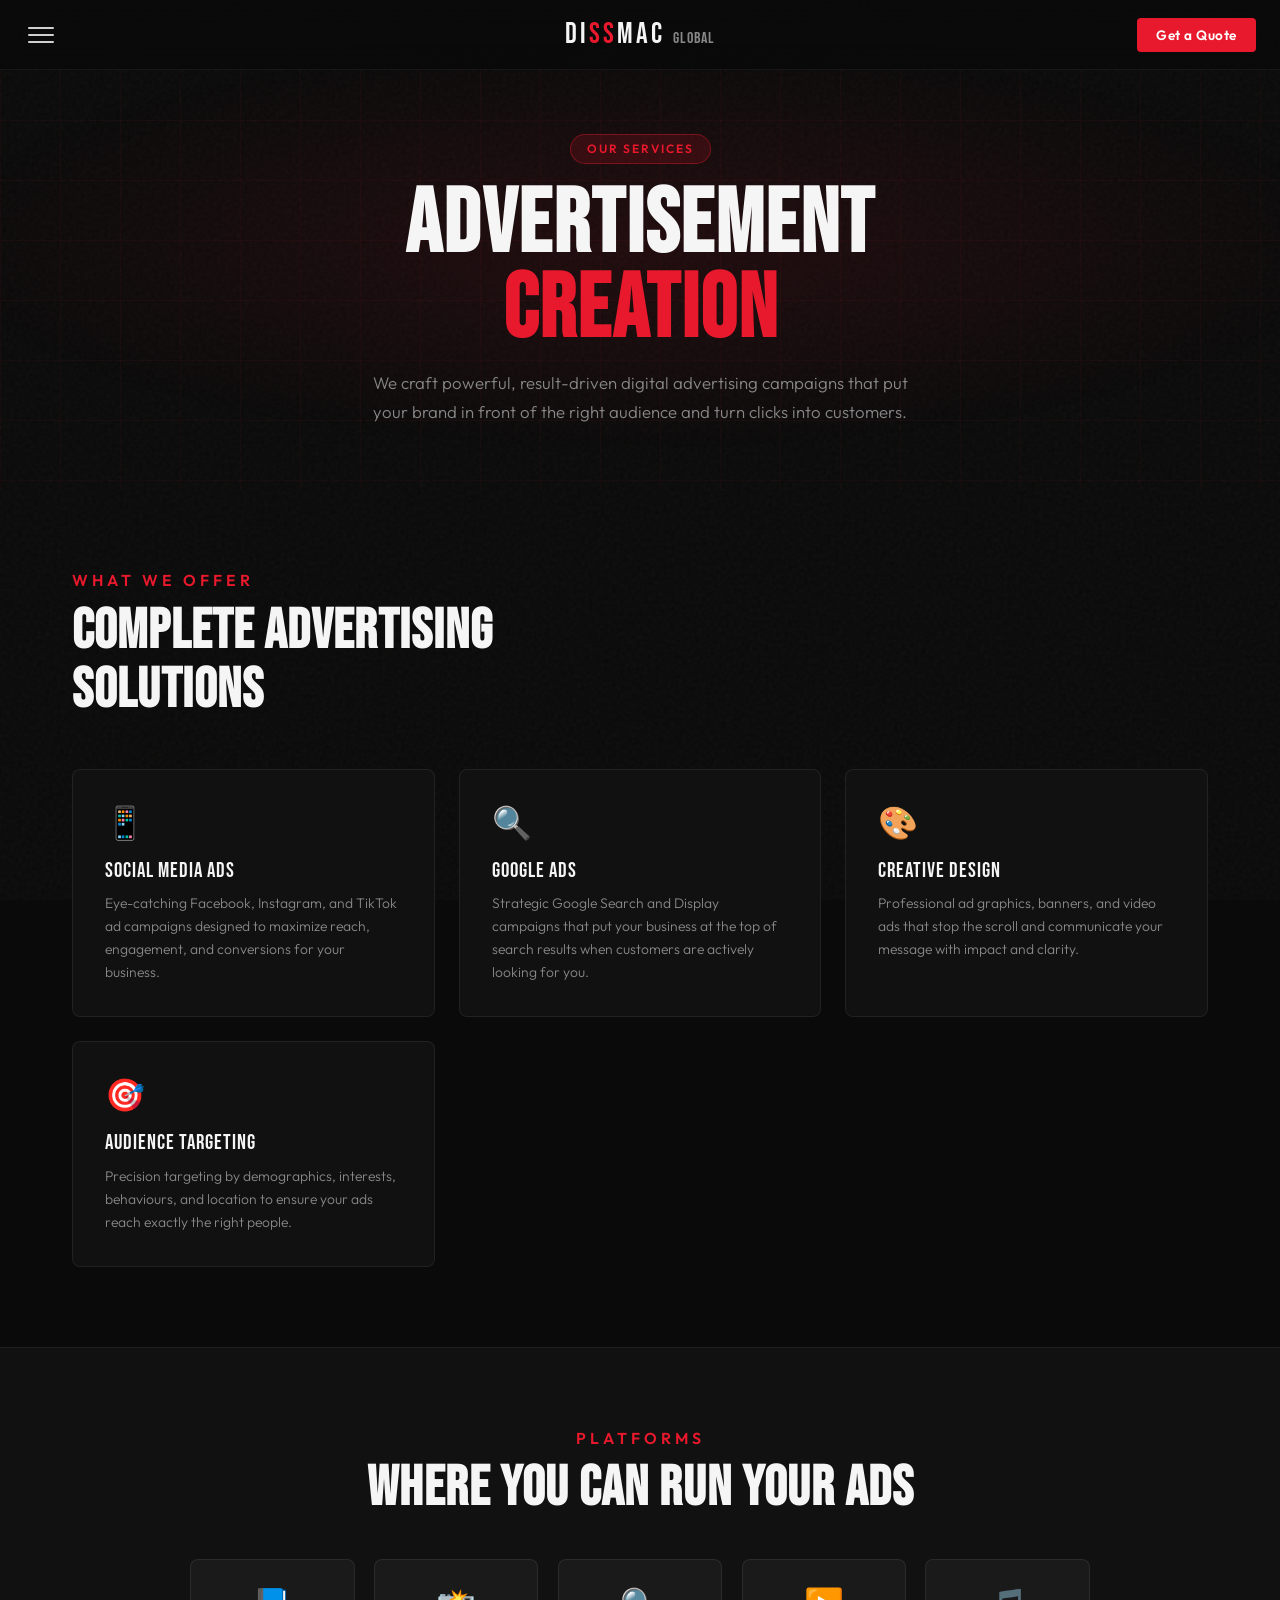
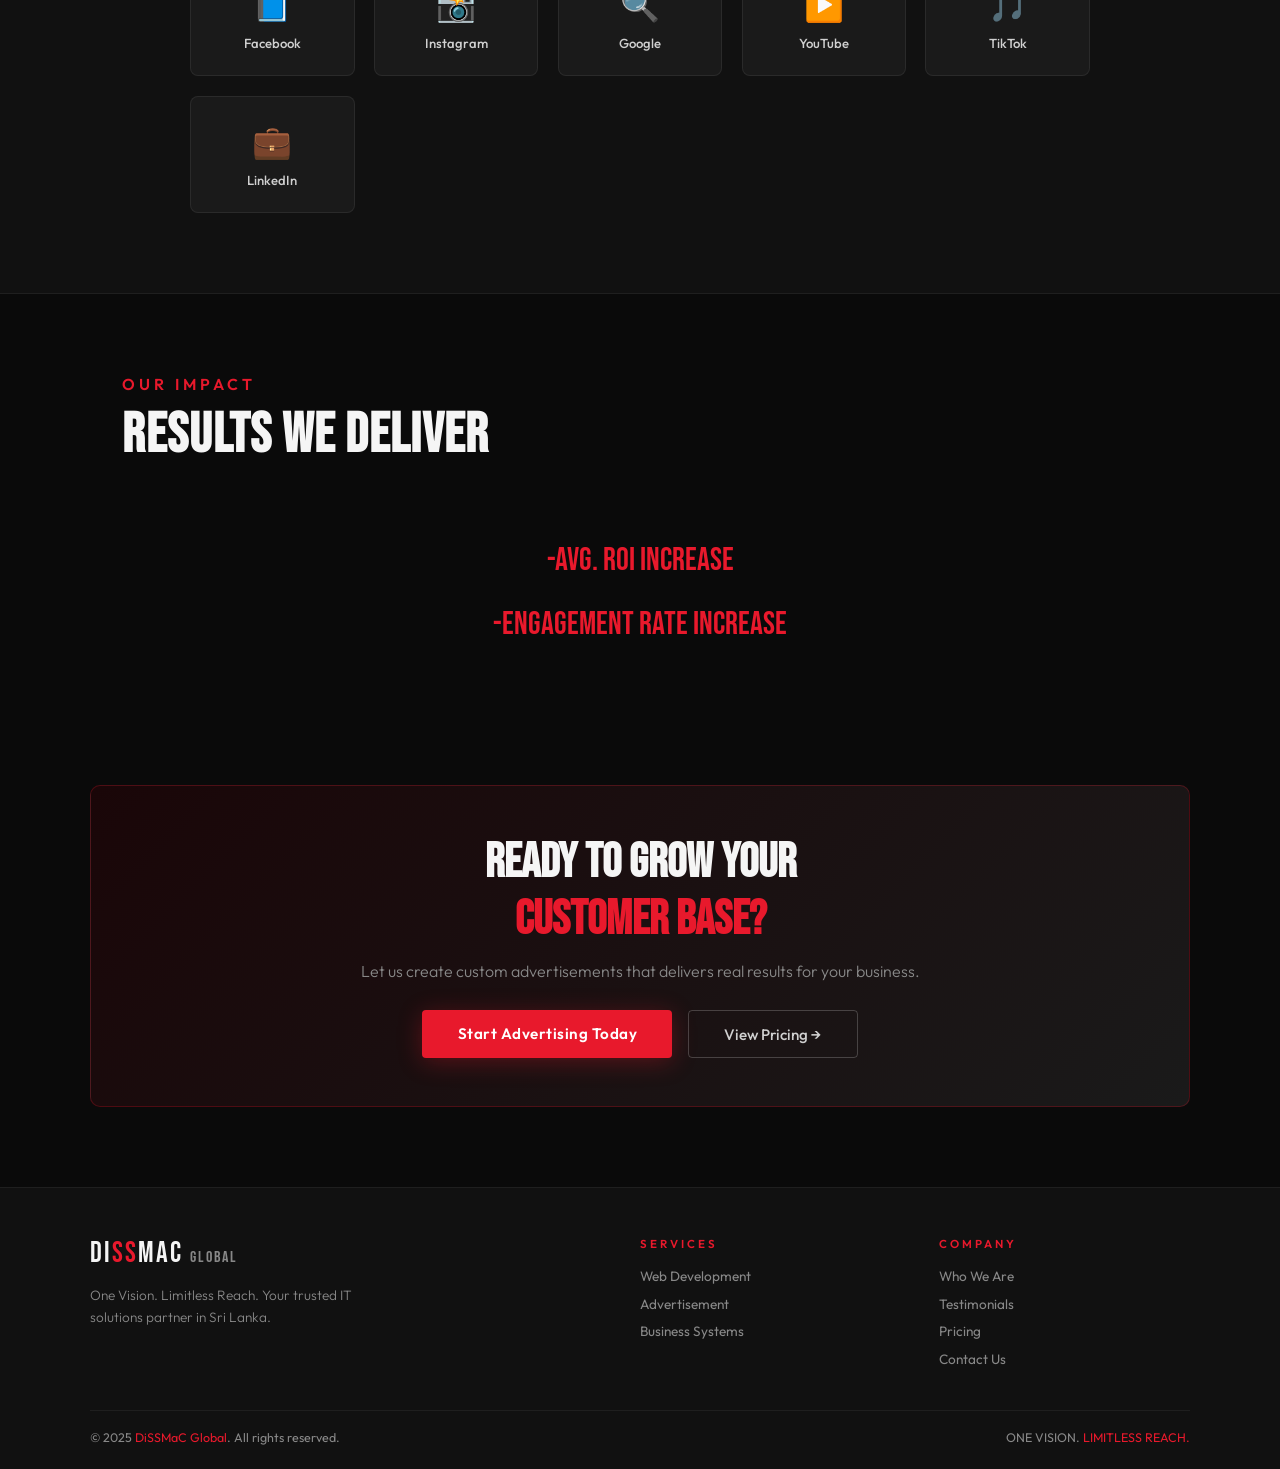
==== commit 22956d5a: "Adjust font sizes for results section labels" ====
--- a/advertisement.html
+++ b/advertisement.html
@@ -25,8 +25,8 @@
 .results-section{padding:5rem 2rem;max-width:1100px;margin:0 auto}
 .results-grid{display:grid;grid-template-columns:repeat(auto-fit,minmax(200px,1fr));gap:1.5rem;margin-top:3rem}
 .result-card{text-align:center;padding:2rem;}
-.result-num{font-family:var(--font-head);font-size:3rem;color:var(--red);line-height:1}
-.result-label{font-size:.8rem;color:var(--grey);letter-spacing:1px;text-transform:uppercase;margin-top:.4rem}
+.result-num{font-family:var(--font-head);font-size:2rem;color:var(--red);line-height:1}
+.result-label{font-size:.6rem;color:var(--grey);letter-spacing:1px;text-transform:uppercase;margin-top:.4rem}
 .cta-strip{margin:0 2rem 5rem;max-width:1100px;margin-left:auto;margin-right:auto;background:linear-gradient(135deg,#1a0608,#1a1a1a);border:1px solid rgba(232,25,44,.25);border-radius:10px;padding:3rem 2rem;text-align:center}
 .cta-strip h2{font-family:var(--font-head);font-size:clamp(1.8rem,4vw,3rem);color:var(--white);margin-bottom:.8rem}
 .cta-strip p{color:var(--grey);margin-bottom:1.8rem;font-weight:300}
@@ -98,8 +98,8 @@
   </section>
 
   <section class="results-section">
-    <p class="section-label" style="text-align:center">Our Impact</p>
-    <h2 class="section-title" style="text-align:center">Results We Deliver</h2>
+    <p class="section-label" style="text-align:center,font-size:8rem">Our Impact</p>
+    <h2 class="section-title" style="text-align:center,font-size:8rem">Results We Deliver</h2>
     <div class="results-grid">
       <div class="result-card"><div class="result-num">-AVG. ROI INCREASE</div>
       <div class="result-card"><div class="result-num">-ENGAGEMENT RATE INCREASE</div>
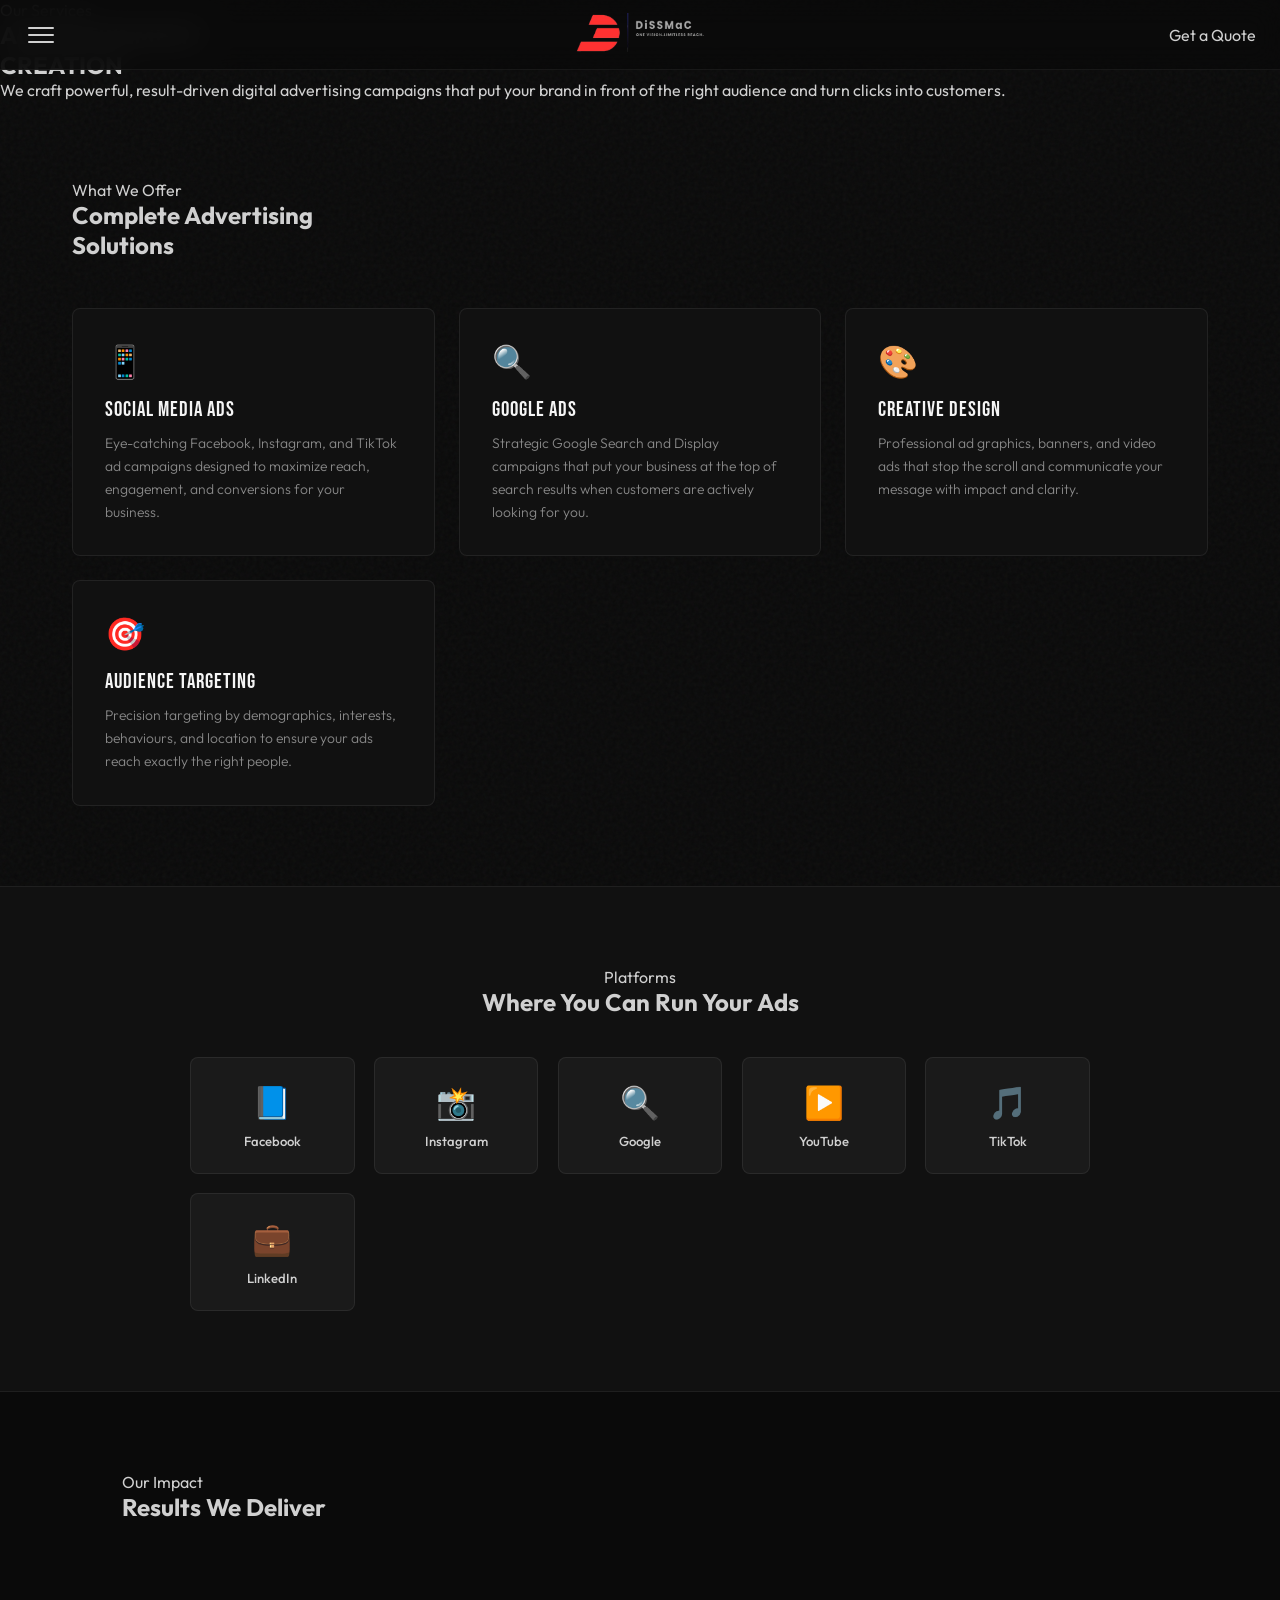
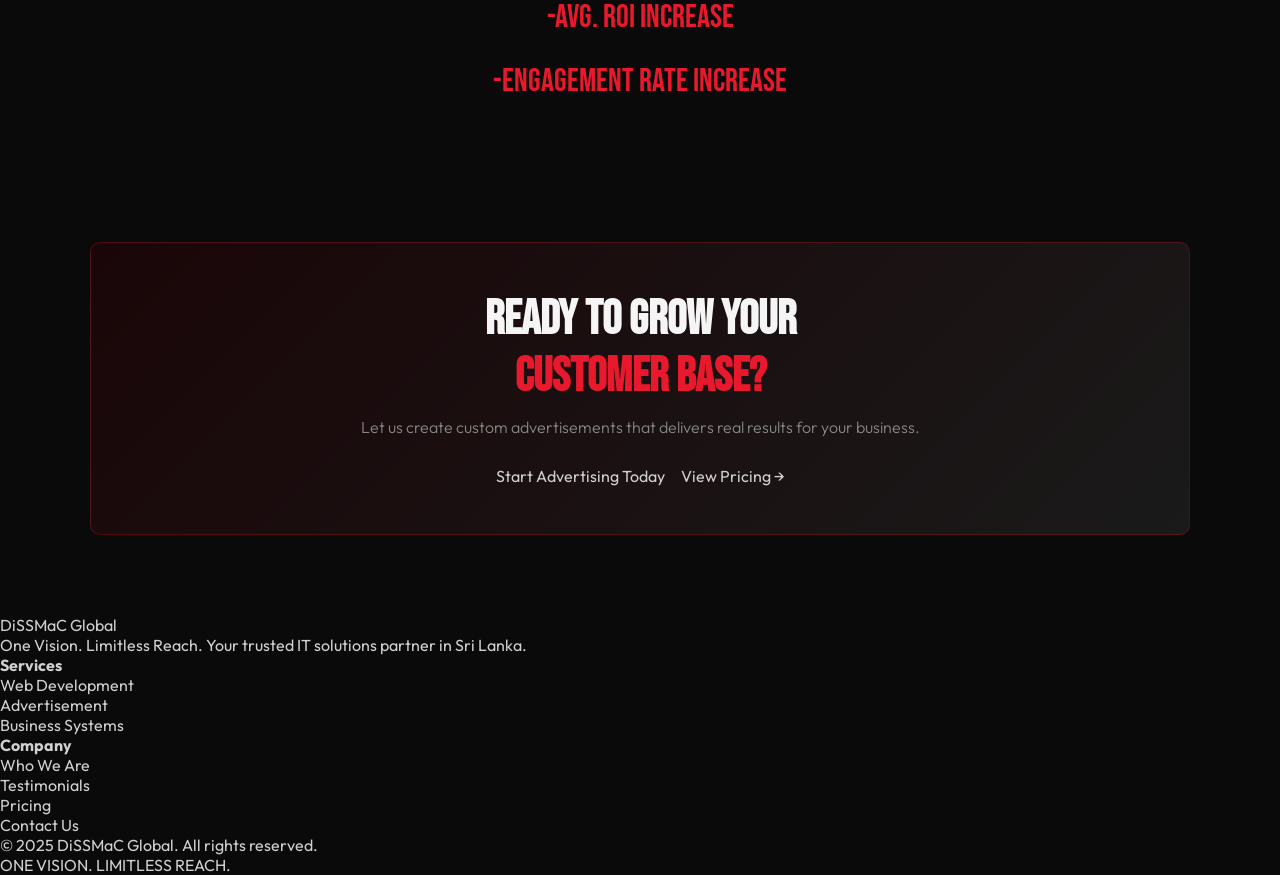
==== commit a9f62307: "Replace logo text with image in topbar" ====
--- a/advertisement.html
+++ b/advertisement.html
@@ -58,7 +58,7 @@
 </nav>
 <header id="topbar">
   <button id="hamburger" onclick="toggleSidebar()"><span></span><span></span><span></span></button>
-  <a href="index.html" class="topbar-logo">Di<span class="r">SS</span>MaC <span class="g">GLOBAL</span></a>
+  <a href="index.html" class="topbar-logo"><img width="130vw" height="43vh" margin-top="150vh" src="sslog.png"></a>
   <a href="contact.html" class="topbar-cta">Get a Quote</a>
 </header>
 
--- a/shared.css
+++ b/shared.css
@@ -53,7 +53,7 @@
 #hamburger.open span:nth-child(1){transform:translateY(7px) rotate(45deg)}
 #hamburger.open span:nth-child(2){opacity:0}
 #hamburger.open span:nth-child(3){transform:translateY(-7px) rotate(-45deg)}
-.topbar-logo{position:absolute;left:50%;transform:translateX(-50%);font-family:var(--font-head);font-size:1.8rem;letter-spacing:3px;color:var(--white);white-space:nowrap}
+.topbar-logo{position:absolute;left:50%;transform:translateX(-50%);
 .topbar-logo .r{color:var(--red)}
 .topbar-logo .g{color:var(--grey);font-size:1rem;letter-spacing:1px}
 .topbar-cta{background:var(--red);color:#fff;padding:.5rem 1.2rem;border-radius:4px;font-size:.85rem;font-weight:600;letter-spacing:.5px;transition:background .2s,transform .2s;white-space:nowrap}
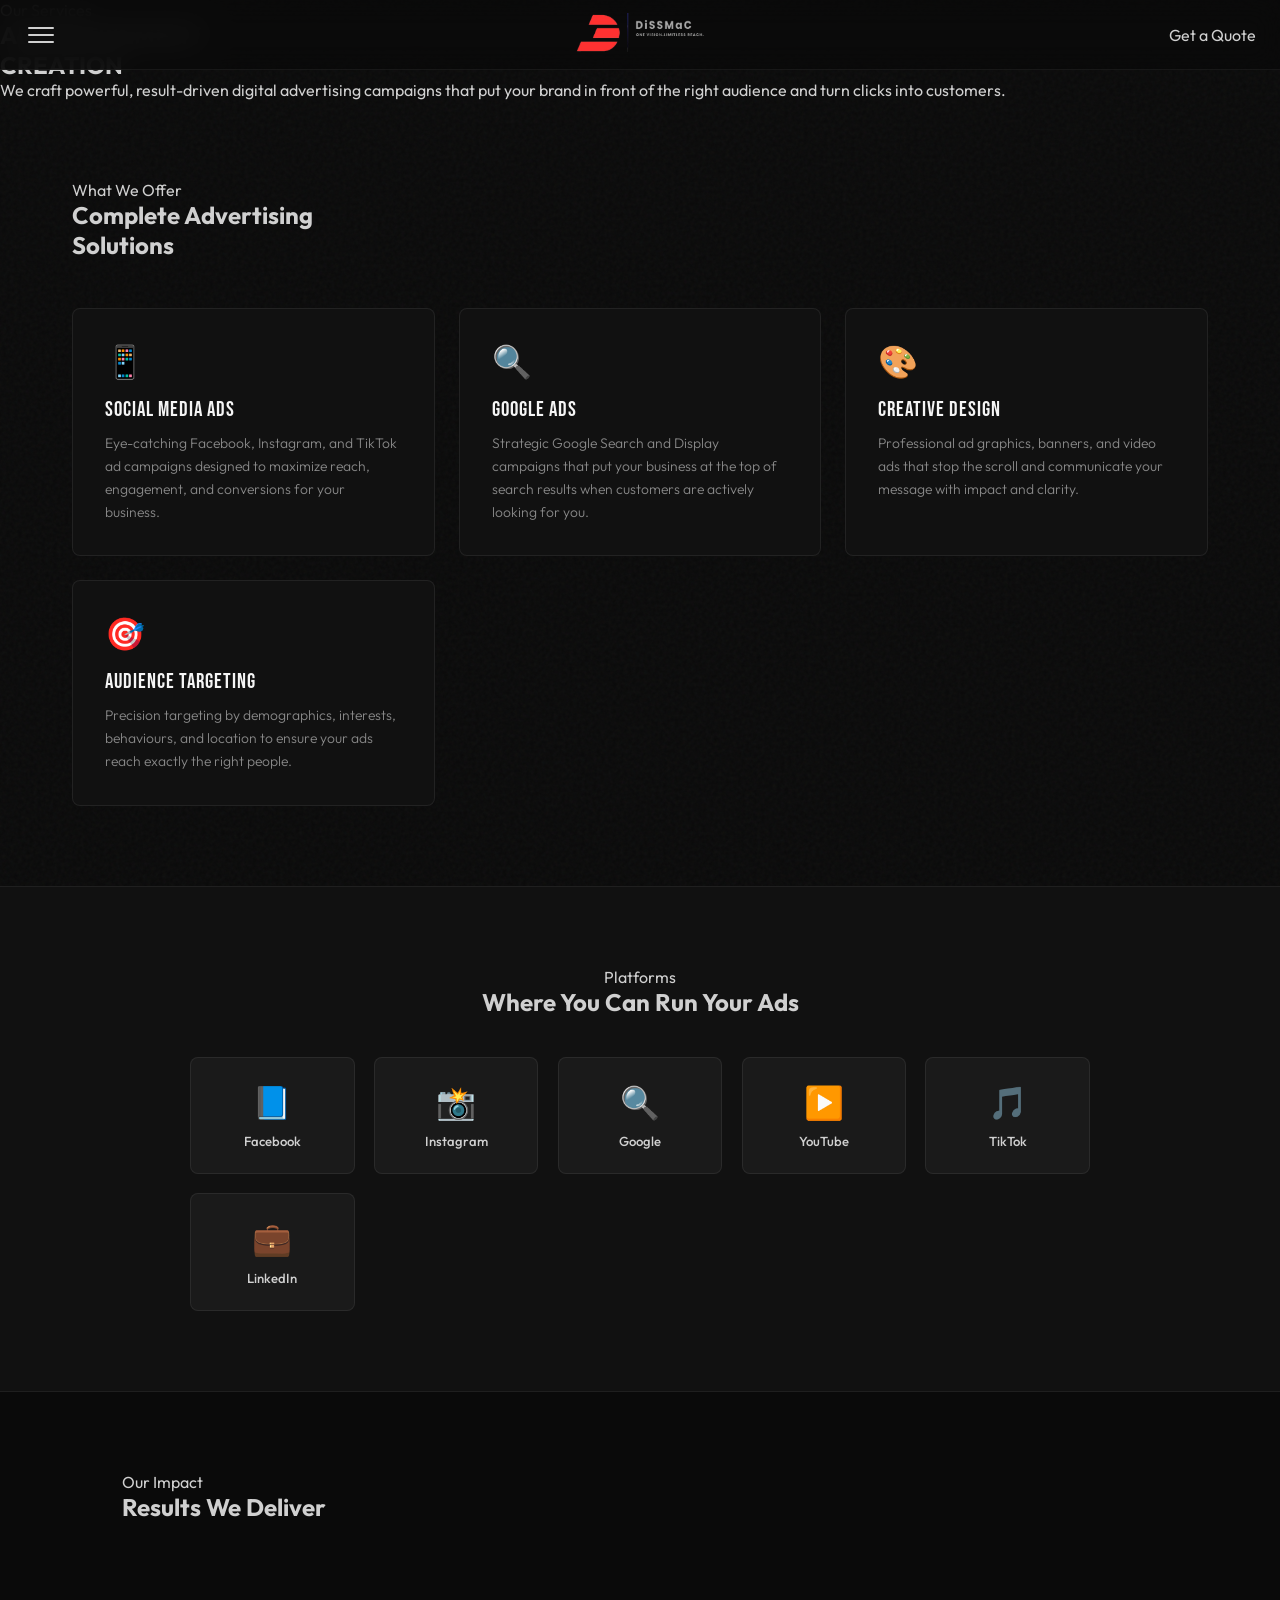
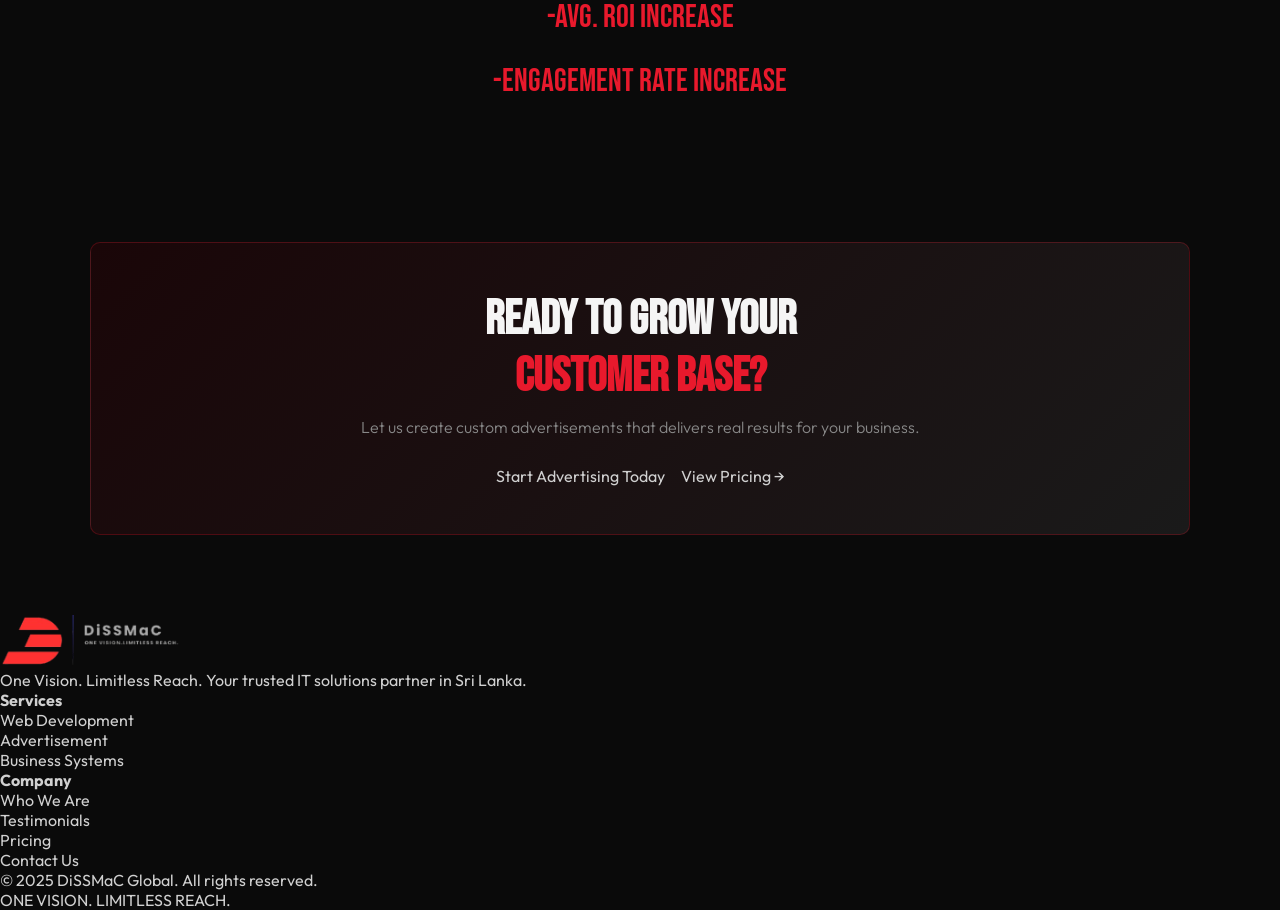
==== commit 3e90f858: "Update advertisement.html" ====
--- a/advertisement.html
+++ b/advertisement.html
@@ -118,7 +118,7 @@
 
 <footer>
   <div class="footer-inner">
-    <div class="footer-brand"><div class="brand-name">Di<span class="r">SS</span>MaC <span class="g">Global</span></div><p>One Vision. Limitless Reach. Your trusted IT solutions partner in Sri Lanka.</p></div>
+    <div class="footer-brand"><div class="brand-name"><img width="180vw" height="55vh" src="sslog.png"></div><p>One Vision. Limitless Reach. Your trusted IT solutions partner in Sri Lanka.</p></div>
     <div class="footer-col"><h4>Services</h4><ul><li><a href="web-development.html">Web Development</a></li><li><a href="advertisement.html">Advertisement</a></li><li><a href="business-systems.html">Business Systems</a></li></ul></div>
     <div class="footer-col"><h4>Company</h4><ul><li><a href="who-we-are.html">Who We Are</a></li><li><a href="testimonials.html">Testimonials</a></li><li><a href="pricing.html">Pricing</a></li><li><a href="contact.html">Contact Us</a></li></ul></div>
   </div>
